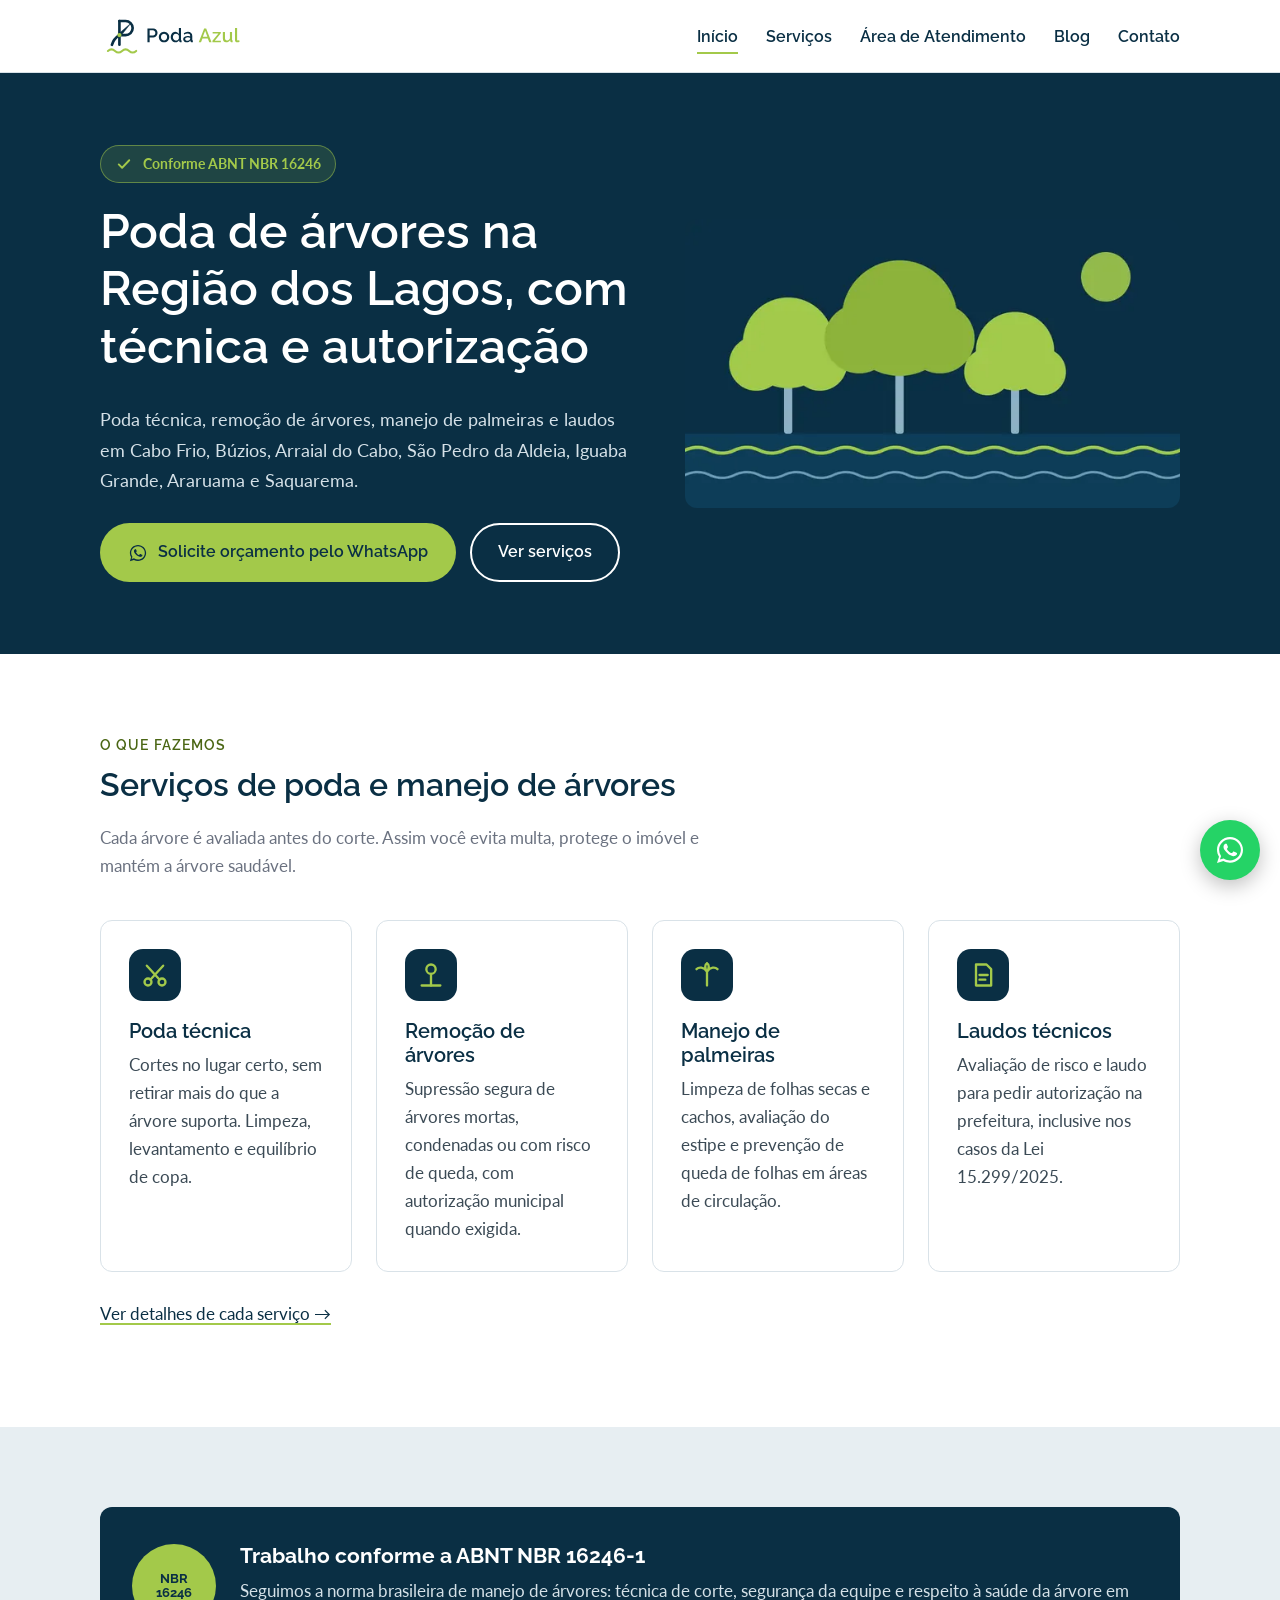
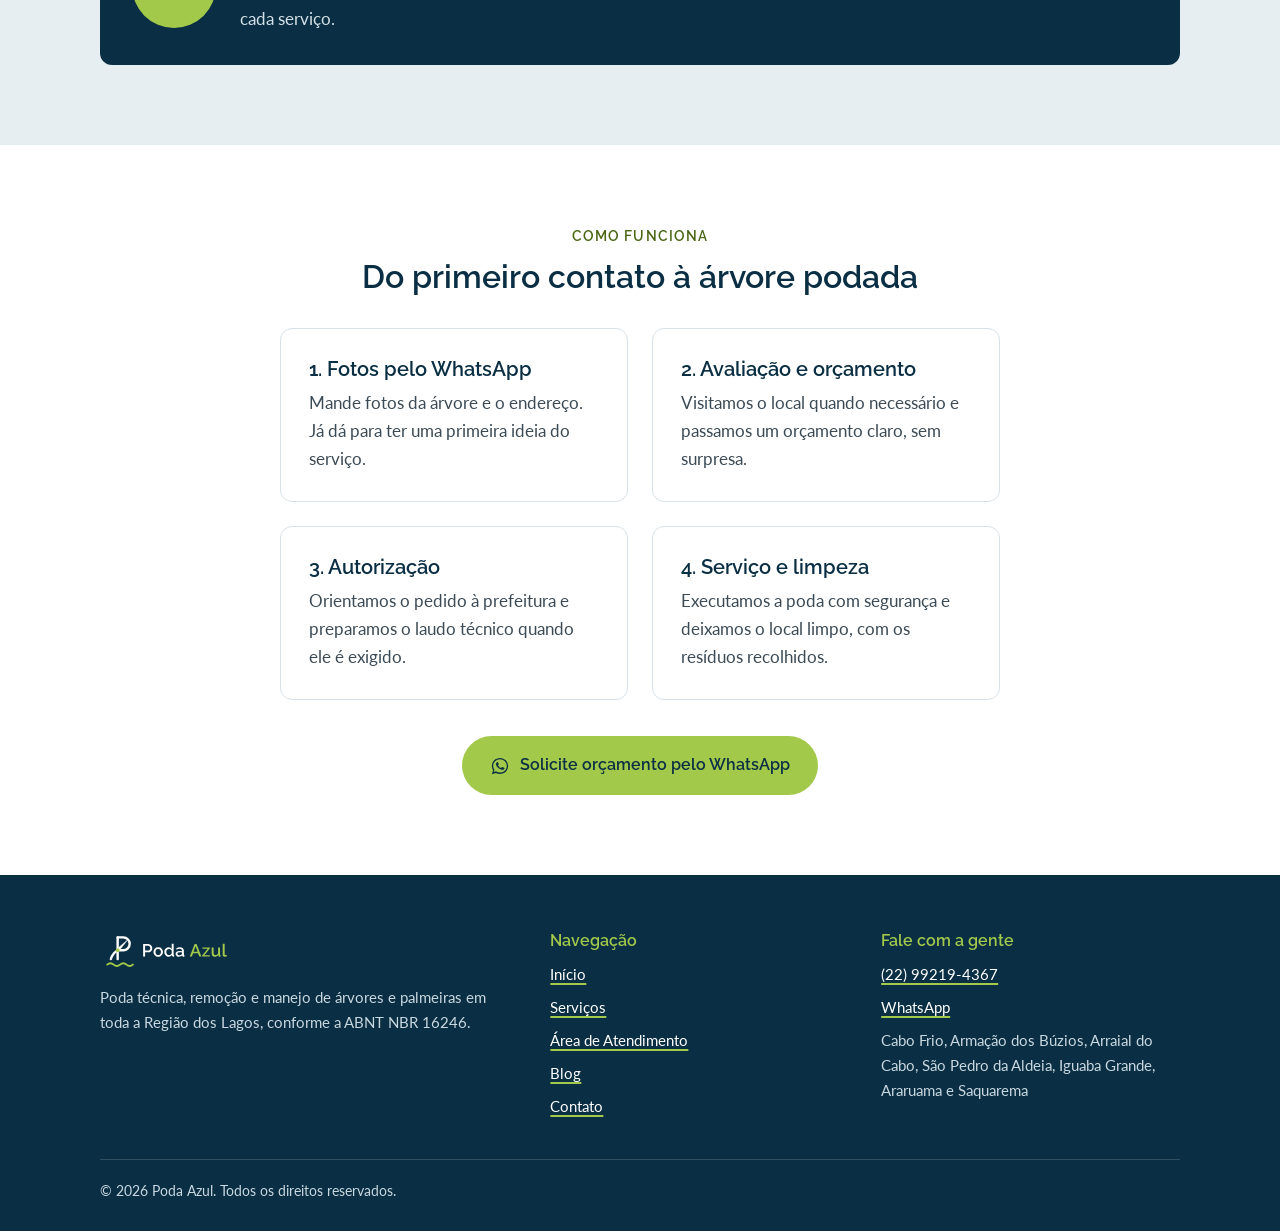
==== index.html @ 46a7e74d "Site Poda Azul: 4 páginas institucionais e blog com 6 artigos Co-Authored-By: Claude Opus 5.5 <norep" ====
<!doctype html>
<html lang="pt-BR">
<head>
<meta charset="utf-8">
<meta name="viewport" content="width=device-width, initial-scale=1">
<title>Poda de árvores na Região dos Lagos | Poda Azul — poda técnica em Cabo Frio e Búzios</title>
<meta name="description" content="Poda de árvores na Região dos Lagos: poda técnica em Cabo Frio, manejo de árvores em Búzios, remoção, palmeiras e laudos conforme a NBR 16246. Orçamento pelo WhatsApp.">
<link rel="canonical" href="https://www.podaazul.com.br/">
<meta name="theme-color" content="#0A2F44">
<meta property="og:type" content="website">
<meta property="og:locale" content="pt_BR">
<meta property="og:site_name" content="Poda Azul">
<meta property="og:title" content="Poda de árvores na Região dos Lagos | Poda Azul — poda técnica em Cabo Frio e Búzios">
<meta property="og:description" content="Poda de árvores na Região dos Lagos: poda técnica em Cabo Frio, manejo de árvores em Búzios, remoção, palmeiras e laudos conforme a NBR 16246. Orçamento pelo WhatsApp.">
<meta property="og:url" content="https://www.podaazul.com.br/">
<meta property="og:image" content="https://www.podaazul.com.br/assets/img/hero.webp">
<link rel="icon" href="assets/img/favicon.svg" type="image/svg+xml">
<link rel="apple-touch-icon" href="assets/img/apple-touch-icon.png">
<link rel="preconnect" href="https://fonts.googleapis.com">
<link rel="preconnect" href="https://fonts.gstatic.com" crossorigin>
<link rel="stylesheet" href="https://fonts.googleapis.com/css2?family=Lato:wght@400;700&family=Raleway:wght@600;700&display=swap" media="print" onload="this.media='all'">
<noscript><link rel="stylesheet" href="https://fonts.googleapis.com/css2?family=Lato:wght@400;700&family=Raleway:wght@600;700&display=swap"></noscript>
<link rel="stylesheet" href="assets/css/style.css">
<script src="assets/js/main.js" defer></script>
</head>
<body>
<a class="pular" href="#conteudo">Pular para o conteúdo</a>
<header class="topo">
  <div class="container">
    <a class="marca" href="index.html" aria-label="Poda Azul — página inicial"><img src="assets/img/logo.svg" alt="Poda Azul" width="143" height="44"></a>
    <button class="menu-botao" aria-label="Abrir menu" aria-expanded="false" aria-controls="menu"><span></span><span></span><span></span></button>
    <nav aria-label="Principal"><ul class="menu" id="menu"><li><a href="index.html" aria-current="page">Início</a></li><li><a href="servicos.html">Serviços</a></li><li><a href="atendimento.html">Área de Atendimento</a></li><li><a href="blog.html">Blog</a></li><li><a href="contato.html">Contato</a></li></ul></nav>
  </div>
</header>
<main id="conteudo">

<section class="hero">
  <div class="container">
    <div>
      <span class="selo"><svg viewBox="0 0 24 24" aria-hidden="true"><path fill="none" stroke="currentColor" stroke-width="2.5" stroke-linecap="round" stroke-linejoin="round" d="M5 12.5l4.5 4.5L19 7"/></svg> Conforme ABNT NBR 16246</span>
      <h1>Poda de árvores na Região dos Lagos, com técnica e autorização</h1>
      <p>Poda técnica, remoção de árvores, manejo de palmeiras e laudos em Cabo Frio, Búzios, Arraial do Cabo, São Pedro da Aldeia, Iguaba Grande, Araruama e Saquarema.</p>
      <div class="acoes"><a class="botao botao-verde" href="https://wa.me/5522992194367?text=Ol%C3%A1%2C%20gostaria%20de%20um%20or%C3%A7amento%20para%20poda%20de%20%C3%A1rvores" target="_blank" rel="noopener"><svg viewBox="0 0 32 32" aria-hidden="true"><path fill="currentColor" d="M16 3C8.8 3 3 8.7 3 15.8c0 2.5.7 4.9 2 7L3 29l6.4-2c2 1.1 4.3 1.7 6.6 1.7 7.2 0 13-5.7 13-12.8S23.2 3 16 3zm0 23.4c-2.1 0-4.1-.6-5.9-1.7l-.4-.3-3.8 1.2 1.2-3.7-.3-.4a10.4 10.4 0 0 1-1.7-5.7C5.1 10 10 5.2 16 5.2S26.9 10 26.9 15.8 22 26.4 16 26.4zm6-7.8c-.3-.2-1.9-1-2.2-1.1-.3-.1-.5-.2-.7.2-.2.3-.8 1-1 1.2-.2.2-.4.2-.7.1-.3-.2-1.4-.5-2.6-1.6-1-.9-1.6-1.9-1.8-2.2-.2-.3 0-.5.1-.7l.5-.6c.2-.2.2-.3.3-.6.1-.2 0-.4 0-.6l-1-2.4c-.3-.6-.5-.5-.7-.5h-.6c-.2 0-.6.1-.9.4-.3.3-1.2 1.1-1.2 2.7s1.2 3.2 1.4 3.4c.2.2 2.4 3.6 5.7 5 .8.3 1.4.5 1.9.7.8.3 1.5.2 2.1.1.6-.1 1.9-.8 2.2-1.5.3-.7.3-1.4.2-1.5-.1-.2-.3-.3-.6-.4z"/></svg> Solicite orçamento pelo WhatsApp</a><a class="botao botao-contorno" href="servicos.html">Ver serviços</a></div>
    </div>
    <img src="assets/img/hero.webp" srcset="assets/img/hero-600.webp 600w, assets/img/hero.webp 1200w" sizes="(max-width: 820px) 100vw, 520px" width="1200" height="700" alt="Ilustração de árvores podadas à beira-mar" fetchpriority="high">
  </div>
</section>
<section class="secao">
  <div class="container">
    <div class="secao-cabeca"><span class="rotulo">O que fazemos</span><h2 style="margin-top:0">Serviços de poda e manejo de árvores</h2>
    <p>Cada árvore é avaliada antes do corte. Assim você evita multa, protege o imóvel e mantém a árvore saudável.</p></div>
    <div class="grade"><article class="cartao"><div class="icone"><svg viewBox="0 0 24 24" aria-hidden="true"><g fill="none" stroke="#A3C94A" stroke-width="2" stroke-linecap="round"><circle cx="6" cy="18" r="3"/><circle cx="18" cy="18" r="3"/><path d="M8 16L19 4M16 16L5 4"/></g></svg></div><h3>Poda técnica</h3><p>Cortes no lugar certo, sem retirar mais do que a árvore suporta. Limpeza, levantamento e equilíbrio de copa.</p></article><article class="cartao"><div class="icone"><svg viewBox="0 0 24 24" aria-hidden="true"><g fill="none" stroke="#A3C94A" stroke-width="2" stroke-linecap="round"><path d="M12 21V11"/><circle cx="12" cy="7" r="4"/><path d="M4 21h16"/></g></svg></div><h3>Remoção de árvores</h3><p>Supressão segura de árvores mortas, condenadas ou com risco de queda, com autorização municipal quando exigida.</p></article><article class="cartao"><div class="icone"><svg viewBox="0 0 24 24" aria-hidden="true"><g fill="none" stroke="#A3C94A" stroke-width="2" stroke-linecap="round"><path d="M12 21V9"/><path d="M12 9C9 5 5 5 3 7M12 9c3-4 7-4 9-2M12 9c-2-3-2-6 0-7M12 9c2-3 2-6 0-7"/></g></svg></div><h3>Manejo de palmeiras</h3><p>Limpeza de folhas secas e cachos, avaliação do estipe e prevenção de queda de folhas em áreas de circulação.</p></article><article class="cartao"><div class="icone"><svg viewBox="0 0 24 24" aria-hidden="true"><g fill="none" stroke="#A3C94A" stroke-width="2" stroke-linecap="round" stroke-linejoin="round"><path d="M6 3h9l4 4v14H6z"/><path d="M9 12h7M9 16h5"/></g></svg></div><h3>Laudos técnicos</h3><p>Avaliação de risco e laudo para pedir autorização na prefeitura, inclusive nos casos da Lei 15.299/2025.</p></article></div>
    <p style="margin-top:28px"><a href="servicos.html">Ver detalhes de cada serviço →</a></p>
  </div>
</section>
<section class="secao secao-nevoa">
  <div class="container"><div class="faixa-nbr">
  <div class="medalha">NBR<br>16246</div>
  <div><strong>Trabalho conforme a ABNT NBR 16246-1</strong>
  <p>Seguimos a norma brasileira de manejo de árvores: técnica de corte, segurança da equipe e respeito à saúde da árvore em cada serviço.</p></div>
</div></div>
</section>
<section class="secao">
  <div class="container estreito" style="text-align:center">
    <span class="rotulo">Como funciona</span>
    <h2 style="margin-top:0">Do primeiro contato à árvore podada</h2>
    <div class="grade" style="text-align:left;margin-top:32px">
      <div class="cartao"><h3>1. Fotos pelo WhatsApp</h3><p>Mande fotos da árvore e o endereço. Já dá para ter uma primeira ideia do serviço.</p></div>
      <div class="cartao"><h3>2. Avaliação e orçamento</h3><p>Visitamos o local quando necessário e passamos um orçamento claro, sem surpresa.</p></div>
      <div class="cartao"><h3>3. Autorização</h3><p>Orientamos o pedido à prefeitura e preparamos o laudo técnico quando ele é exigido.</p></div>
      <div class="cartao"><h3>4. Serviço e limpeza</h3><p>Executamos a poda com segurança e deixamos o local limpo, com os resíduos recolhidos.</p></div>
    </div>
    <div style="margin-top:36px"><a class="botao botao-verde" href="https://wa.me/5522992194367?text=Ol%C3%A1%2C%20gostaria%20de%20um%20or%C3%A7amento%20para%20poda%20de%20%C3%A1rvores" target="_blank" rel="noopener"><svg viewBox="0 0 32 32" aria-hidden="true"><path fill="currentColor" d="M16 3C8.8 3 3 8.7 3 15.8c0 2.5.7 4.9 2 7L3 29l6.4-2c2 1.1 4.3 1.7 6.6 1.7 7.2 0 13-5.7 13-12.8S23.2 3 16 3zm0 23.4c-2.1 0-4.1-.6-5.9-1.7l-.4-.3-3.8 1.2 1.2-3.7-.3-.4a10.4 10.4 0 0 1-1.7-5.7C5.1 10 10 5.2 16 5.2S26.9 10 26.9 15.8 22 26.4 16 26.4zm6-7.8c-.3-.2-1.9-1-2.2-1.1-.3-.1-.5-.2-.7.2-.2.3-.8 1-1 1.2-.2.2-.4.2-.7.1-.3-.2-1.4-.5-2.6-1.6-1-.9-1.6-1.9-1.8-2.2-.2-.3 0-.5.1-.7l.5-.6c.2-.2.2-.3.3-.6.1-.2 0-.4 0-.6l-1-2.4c-.3-.6-.5-.5-.7-.5h-.6c-.2 0-.6.1-.9.4-.3.3-1.2 1.1-1.2 2.7s1.2 3.2 1.4 3.4c.2.2 2.4 3.6 5.7 5 .8.3 1.4.5 1.9.7.8.3 1.5.2 2.1.1.6-.1 1.9-.8 2.2-1.5.3-.7.3-1.4.2-1.5-.1-.2-.3-.3-.6-.4z"/></svg> Solicite orçamento pelo WhatsApp</a></div>
  </div>
</section>
</main>
<footer class="rodape">
  <div class="container">
    <div class="rodape-grade">
      <div>
        <img src="assets/img/logo-negativo.svg" alt="Poda Azul" width="130" height="40" loading="lazy">
        <p>Poda técnica, remoção e manejo de árvores e palmeiras em toda a Região dos Lagos, conforme a ABNT NBR 16246.</p>
      </div>
      <div>
        <h2>Navegação</h2>
        <ul><li><a href="index.html">Início</a></li><li><a href="servicos.html">Serviços</a></li><li><a href="atendimento.html">Área de Atendimento</a></li><li><a href="blog.html">Blog</a></li><li><a href="contato.html">Contato</a></li></ul>
      </div>
      <div>
        <h2>Fale com a gente</h2>
        <ul>
          <li><a href="tel:+5522992194367">(22) 99219-4367</a></li>
          <li><a href="https://wa.me/5522992194367?text=Ol%C3%A1%2C%20gostaria%20de%20um%20or%C3%A7amento%20para%20poda%20de%20%C3%A1rvores" target="_blank" rel="noopener">WhatsApp</a></li>
          <li>Cabo Frio, Armação dos Búzios, Arraial do Cabo, São Pedro da Aldeia, Iguaba Grande, Araruama e Saquarema</li>
        </ul>
      </div>
    </div>
    <div class="rodape-base">© <span id="ano">2026</span> Poda Azul. Todos os direitos reservados.</div>
  </div>
  <script type="application/ld+json">{"@context": "https://schema.org", "@type": "LocalBusiness", "@id": "https://www.podaazul.com.br/#empresa", "name": "Poda Azul", "description": "Poda técnica, remoção e manejo de árvores e palmeiras na Região dos Lagos (RJ), conforme a ABNT NBR 16246.", "url": "https://www.podaazul.com.br/", "telephone": "+55-22-99219-4367", "image": "https://www.podaazul.com.br/assets/img/logo.svg", "logo": "https://www.podaazul.com.br/assets/img/logo.svg", "priceRange": "R$ 150 – R$ 1.500", "areaServed": [{"@type": "City", "name": "Cabo Frio", "containedInPlace": {"@type": "State", "name": "Rio de Janeiro"}}, {"@type": "City", "name": "Armação dos Búzios", "containedInPlace": {"@type": "State", "name": "Rio de Janeiro"}}, {"@type": "City", "name": "Arraial do Cabo", "containedInPlace": {"@type": "State", "name": "Rio de Janeiro"}}, {"@type": "City", "name": "São Pedro da Aldeia", "containedInPlace": {"@type": "State", "name": "Rio de Janeiro"}}, {"@type": "City", "name": "Iguaba Grande", "containedInPlace": {"@type": "State", "name": "Rio de Janeiro"}}, {"@type": "City", "name": "Araruama", "containedInPlace": {"@type": "State", "name": "Rio de Janeiro"}}, {"@type": "City", "name": "Saquarema", "containedInPlace": {"@type": "State", "name": "Rio de Janeiro"}}], "address": {"@type": "PostalAddress", "addressRegion": "RJ", "addressCountry": "BR"}, "contactPoint": {"@type": "ContactPoint", "telephone": "+55-22-99219-4367", "contactType": "customer service", "availableLanguage": "Portuguese"}}</script>
</footer>
<a class="whats-flutuante" href="https://wa.me/5522992194367?text=Ol%C3%A1%2C%20gostaria%20de%20um%20or%C3%A7amento%20para%20poda%20de%20%C3%A1rvores" target="_blank" rel="noopener" aria-label="Falar com a Poda Azul pelo WhatsApp" style="color:#fff"><svg viewBox="0 0 32 32" aria-hidden="true"><path fill="currentColor" d="M16 3C8.8 3 3 8.7 3 15.8c0 2.5.7 4.9 2 7L3 29l6.4-2c2 1.1 4.3 1.7 6.6 1.7 7.2 0 13-5.7 13-12.8S23.2 3 16 3zm0 23.4c-2.1 0-4.1-.6-5.9-1.7l-.4-.3-3.8 1.2 1.2-3.7-.3-.4a10.4 10.4 0 0 1-1.7-5.7C5.1 10 10 5.2 16 5.2S26.9 10 26.9 15.8 22 26.4 16 26.4zm6-7.8c-.3-.2-1.9-1-2.2-1.1-.3-.1-.5-.2-.7.2-.2.3-.8 1-1 1.2-.2.2-.4.2-.7.1-.3-.2-1.4-.5-2.6-1.6-1-.9-1.6-1.9-1.8-2.2-.2-.3 0-.5.1-.7l.5-.6c.2-.2.2-.3.3-.6.1-.2 0-.4 0-.6l-1-2.4c-.3-.6-.5-.5-.7-.5h-.6c-.2 0-.6.1-.9.4-.3.3-1.2 1.1-1.2 2.7s1.2 3.2 1.4 3.4c.2.2 2.4 3.6 5.7 5 .8.3 1.4.5 1.9.7.8.3 1.5.2 2.1.1.6-.1 1.9-.8 2.2-1.5.3-.7.3-1.4.2-1.5-.1-.2-.3-.3-.6-.4z"/></svg></a>
</body>
</html>
---- assets/css/style.css ----
/* Poda Azul — estilos do site e do blog */
:root{
  --azul:#0A2F44; --verde:#A3C94A; --verde-escuro:#4A6614; --branco:#FFFFFF;
  --cinza:#6B7280; --nevoa:#E7EEF2; --linha:#D9E2E8;
  --titulo:"Raleway",system-ui,-apple-system,"Segoe UI",sans-serif;
  --corpo:"Lato",system-ui,-apple-system,"Segoe UI",sans-serif;
  --raio:12px; --max:1120px;
}
*,*::before,*::after{box-sizing:border-box}
html{scroll-behavior:smooth}
body{margin:0;font-family:var(--corpo);font-size:17px;line-height:1.65;color:var(--azul);background:var(--branco);-webkit-font-smoothing:antialiased}
img{max-width:100%;height:auto;display:block}
a{color:var(--azul);text-decoration-color:var(--verde);text-decoration-thickness:2px;text-underline-offset:3px}
a:hover{color:var(--verde-escuro)}
h1,h2,h3{font-family:var(--titulo);font-weight:600;line-height:1.2;margin:0 0 .6em}
h1{font-size:clamp(2rem,4.5vw,3rem)}
h2{font-size:clamp(1.5rem,3vw,2rem);margin-top:1.8em}
h3{font-size:1.25rem}
p{margin:0 0 1.1em}
.container{width:100%;max-width:var(--max);margin:0 auto;padding:0 20px}
.estreito{max-width:760px}
.pular{position:absolute;left:-999px;top:0;background:var(--verde);color:var(--azul);padding:8px 14px;z-index:100}
.pular:focus{left:12px;top:12px}
:focus-visible{outline:3px solid var(--verde);outline-offset:2px}

/* Cabeçalho */
.topo{position:sticky;top:0;z-index:50;background:rgba(255,255,255,.96);backdrop-filter:blur(6px);border-bottom:1px solid var(--linha)}
.topo .container{display:flex;align-items:center;justify-content:space-between;height:72px}
.marca img{height:44px;width:auto}
.menu{display:flex;gap:28px;list-style:none;margin:0;padding:0}
.menu a{font-family:var(--titulo);font-weight:600;font-size:.98rem;text-decoration:none;padding:6px 0;border-bottom:2px solid transparent}
.menu a:hover,.menu a[aria-current="page"]{border-bottom-color:var(--verde);color:var(--azul)}
.menu-botao{display:none;background:none;border:0;padding:10px;cursor:pointer}
.menu-botao span{display:block;width:24px;height:2px;background:var(--azul);margin:5px 0;transition:.2s}
@media (max-width:820px){
  .menu-botao{display:block}
  .menu{position:absolute;top:72px;left:0;right:0;flex-direction:column;gap:0;background:var(--branco);border-bottom:1px solid var(--linha);display:none}
  .menu.aberto{display:flex}
  .menu a{display:block;padding:14px 20px;border-bottom:1px solid var(--linha)}
}

/* Botões */
.botao{display:inline-flex;align-items:center;gap:10px;font-family:var(--titulo);font-weight:600;font-size:1rem;text-decoration:none;padding:14px 26px;border-radius:999px;border:2px solid transparent;cursor:pointer;transition:transform .15s,background .15s}
.botao:hover{transform:translateY(-1px)}
.botao-verde{background:var(--verde);color:var(--azul)}
.botao-verde:hover{background:#B4D65F;color:var(--azul)}
.botao-azul{background:var(--azul);color:var(--branco)}
.botao-azul:hover{background:#123F5A;color:var(--branco)}
.botao-contorno{border-color:currentColor;color:inherit;background:transparent}
.botao svg{width:20px;height:20px;flex:none}

/* Hero */
.hero{background:var(--azul);color:var(--branco);overflow:hidden}
.hero .container{display:grid;grid-template-columns:1.1fr 1fr;gap:40px;align-items:center;padding-top:72px;padding-bottom:72px}
.hero h1{color:var(--branco)}
.hero p{font-size:1.15rem;color:#D5E1E8;max-width:34em}
.hero .acoes{display:flex;flex-wrap:wrap;gap:14px;margin-top:28px}
.hero img{border-radius:var(--raio)}
.selo{display:inline-flex;align-items:center;gap:10px;background:rgba(163,201,74,.14);border:1px solid rgba(163,201,74,.5);color:var(--verde);border-radius:999px;padding:6px 14px;font-size:.9rem;font-weight:700;margin-bottom:20px}
.selo svg{width:18px;height:18px}
@media (max-width:820px){.hero .container{grid-template-columns:1fr;padding-top:48px;padding-bottom:48px}}

/* Seções */
.secao{padding:80px 0}
.secao-nevoa{background:var(--nevoa)}
.secao-cabeca{max-width:640px;margin-bottom:40px}
.secao-cabeca p{color:var(--cinza)}
.rotulo{font-family:var(--titulo);font-weight:600;font-size:.85rem;letter-spacing:.08em;text-transform:uppercase;color:var(--verde-escuro);margin-bottom:10px;display:block}
.grade{display:grid;gap:24px;grid-template-columns:repeat(auto-fill,minmax(250px,1fr))}
.cartao{background:var(--branco);border:1px solid var(--linha);border-radius:var(--raio);padding:28px;display:flex;flex-direction:column}
.cartao h3{margin-bottom:.4em}
.cartao p{color:#3B4A55;margin-bottom:0}
.icone{width:52px;height:52px;border-radius:14px;background:var(--azul);display:grid;place-items:center;margin-bottom:18px}
.icone svg{width:28px;height:28px}

/* Faixa NBR */
.faixa-nbr{display:flex;gap:24px;align-items:center;background:var(--azul);color:var(--branco);border-radius:var(--raio);padding:32px}
.faixa-nbr strong{font-family:var(--titulo);font-size:1.3rem;display:block;margin-bottom:4px}
.faixa-nbr p{margin:0;color:#D5E1E8}
.faixa-nbr .medalha{flex:none;width:84px;height:84px;border-radius:50%;background:var(--verde);display:grid;place-items:center;font-family:var(--titulo);font-weight:700;color:var(--azul);text-align:center;font-size:.8rem;line-height:1.1}
@media (max-width:600px){.faixa-nbr{flex-direction:column;align-items:flex-start}}

/* Serviços detalhados */
.servico{display:grid;grid-template-columns:72px 1fr;gap:24px;padding:40px 0;border-bottom:1px solid var(--linha)}
.servico:last-child{border-bottom:0}
.servico h2{margin-top:0}
.servico ul{padding-left:1.2em;margin:0 0 1em}
.servico li{margin-bottom:.4em}
@media (max-width:600px){.servico{grid-template-columns:1fr}}

/* Cidades */
.cidades{display:grid;grid-template-columns:repeat(auto-fill,minmax(300px,1fr));gap:24px}
.cidade h2{font-size:1.35rem;margin-top:0}

/* Contato */
.contato-grade{display:grid;grid-template-columns:1fr 1fr;gap:48px}
@media (max-width:820px){.contato-grade{grid-template-columns:1fr}}
.form label{display:block;font-weight:700;margin:0 0 6px}
.form input,.form select,.form textarea{width:100%;font:inherit;color:var(--azul);padding:12px 14px;border:1.5px solid #B8C6D0;border-radius:8px;background:var(--branco);margin-bottom:18px}
.form input:focus,.form select:focus,.form textarea:focus{border-color:var(--azul);outline:3px solid rgba(163,201,74,.5)}
.form textarea{min-height:120px;resize:vertical}
.dados-contato{list-style:none;padding:0;margin:0 0 24px}
.dados-contato li{padding:14px 0;border-bottom:1px solid var(--linha)}
.dados-contato strong{display:block;font-family:var(--titulo)}
.nota{font-size:.92rem;color:var(--cinza)}

/* Blog — índice */
.blog-topo{background:var(--nevoa);padding:64px 0 48px}
.blog-topo p{color:#3B4A55;max-width:40em;font-size:1.1rem}
.cards{display:grid;gap:28px;grid-template-columns:repeat(auto-fill,minmax(310px,1fr))}
.card{background:var(--branco);border:1px solid var(--linha);border-radius:var(--raio);overflow:hidden;display:flex;flex-direction:column;transition:transform .15s,box-shadow .15s}
.card:hover{transform:translateY(-3px);box-shadow:0 10px 30px rgba(10,47,68,.10)}
.card img{aspect-ratio:1200/630;object-fit:cover;width:100%}
.card-corpo{padding:22px 24px 26px;display:flex;flex-direction:column;flex:1}
.card-meta{font-size:.85rem;color:var(--cinza);margin-bottom:8px}
.card h2{font-size:1.2rem;margin:0 0 10px}
.card h2 a{text-decoration:none}
.card h2 a::after{content:"";position:absolute;inset:0}
.card{position:relative}
.card p{color:#3B4A55;margin:0 0 16px;display:-webkit-box;-webkit-line-clamp:2;-webkit-box-orient:vertical;overflow:hidden}
.card .ler{margin-top:auto;font-family:var(--titulo);font-weight:600;color:var(--verde-escuro)}

/* Blog — artigo */
.artigo-topo{padding-top:48px;padding-bottom:24px}
.migalhas{font-size:.9rem;color:var(--cinza);margin-bottom:20px}
.migalhas a{color:var(--cinza)}
.artigo-meta{display:flex;flex-wrap:wrap;gap:8px 20px;color:var(--cinza);font-size:.95rem;margin-bottom:28px}
.artigo-capa{border-radius:var(--raio);margin-bottom:40px}
.artigo{font-size:1.08rem}
.artigo h2{font-size:1.6rem}
.artigo ul,.artigo ol{padding-left:1.3em;margin:0 0 1.2em}
.artigo li{margin-bottom:.5em}
.artigo blockquote{margin:1.5em 0;padding:18px 22px;background:var(--nevoa);border-radius:var(--raio);font-size:1rem}
.artigo .destaque{background:#F3F8E6;border:1px solid #D7E8AE;border-radius:var(--raio);padding:20px 22px;margin:1.6em 0}
.artigo .destaque p:last-child{margin:0}
.artigo table{width:100%;border-collapse:collapse;margin:1.2em 0 1.6em;font-size:1rem}
.artigo th,.artigo td{text-align:left;padding:12px;border-bottom:1px solid var(--linha);vertical-align:top}
.artigo th{font-family:var(--titulo);background:var(--nevoa)}
.box-poda{background:var(--azul);color:var(--branco);border-radius:var(--raio);padding:32px;margin:48px 0 32px}
.box-poda h2{color:var(--verde);margin-top:0;font-size:1.4rem}
.box-poda ul{margin:0;padding-left:1.2em}
.box-poda li{margin-bottom:.5em;color:#E3ECF1}
.cta-final{text-align:center;border:2px solid var(--verde);border-radius:var(--raio);padding:40px 24px;margin-bottom:64px}
.cta-final h2{margin-top:0}
.cta-final .acoes{display:flex;flex-wrap:wrap;justify-content:center;gap:14px;margin-top:20px}
.aviso-juridico{font-size:.9rem;color:var(--cinza);border-top:1px solid var(--linha);padding-top:16px;margin-top:32px}
.relacionados{padding:56px 0 72px;background:var(--nevoa)}

/* Rodapé */
.rodape{background:var(--azul);color:#C9D7E0;padding:56px 0 28px;font-size:.95rem}
.rodape a{color:var(--branco)}
.rodape-grade{display:grid;grid-template-columns:1.4fr 1fr 1fr;gap:32px;margin-bottom:32px}
.rodape h2{font-size:1rem;color:var(--verde);margin:0 0 12px}
.rodape ul{list-style:none;margin:0;padding:0}
.rodape li{margin-bottom:8px}
.rodape img{height:40px;width:auto;margin-bottom:14px}
.rodape-base{border-top:1px solid rgba(255,255,255,.15);padding-top:20px;font-size:.85rem}
@media (max-width:820px){.rodape-grade{grid-template-columns:1fr}}

/* WhatsApp flutuante */
.whats-flutuante{position:fixed;right:20px;bottom:20px;z-index:60;width:60px;height:60px;border-radius:50%;background:#25D366;display:grid;place-items:center;box-shadow:0 6px 20px rgba(0,0,0,.25);transition:transform .15s}
.whats-flutuante:hover{transform:scale(1.06)}
.whats-flutuante svg{width:32px;height:32px}
@media (prefers-reduced-motion:reduce){*{transition:none!important;scroll-behavior:auto!important}}
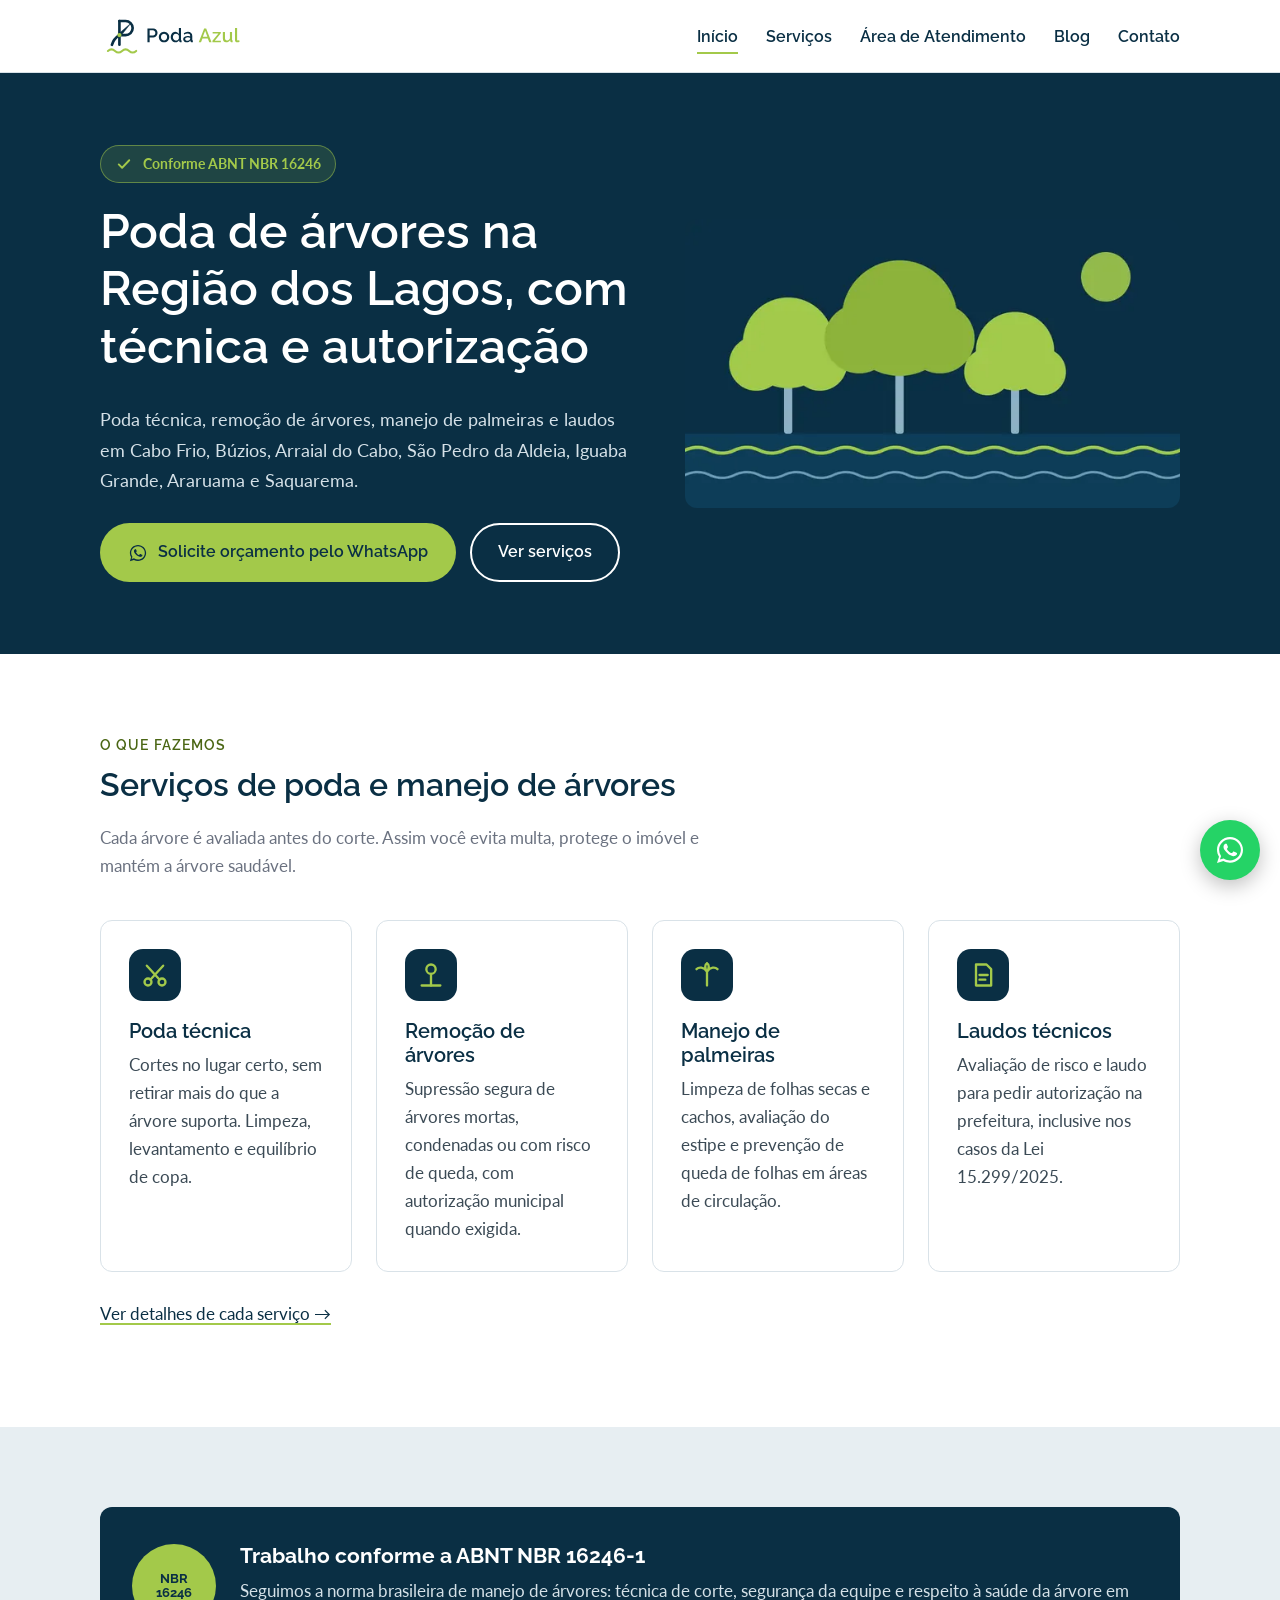
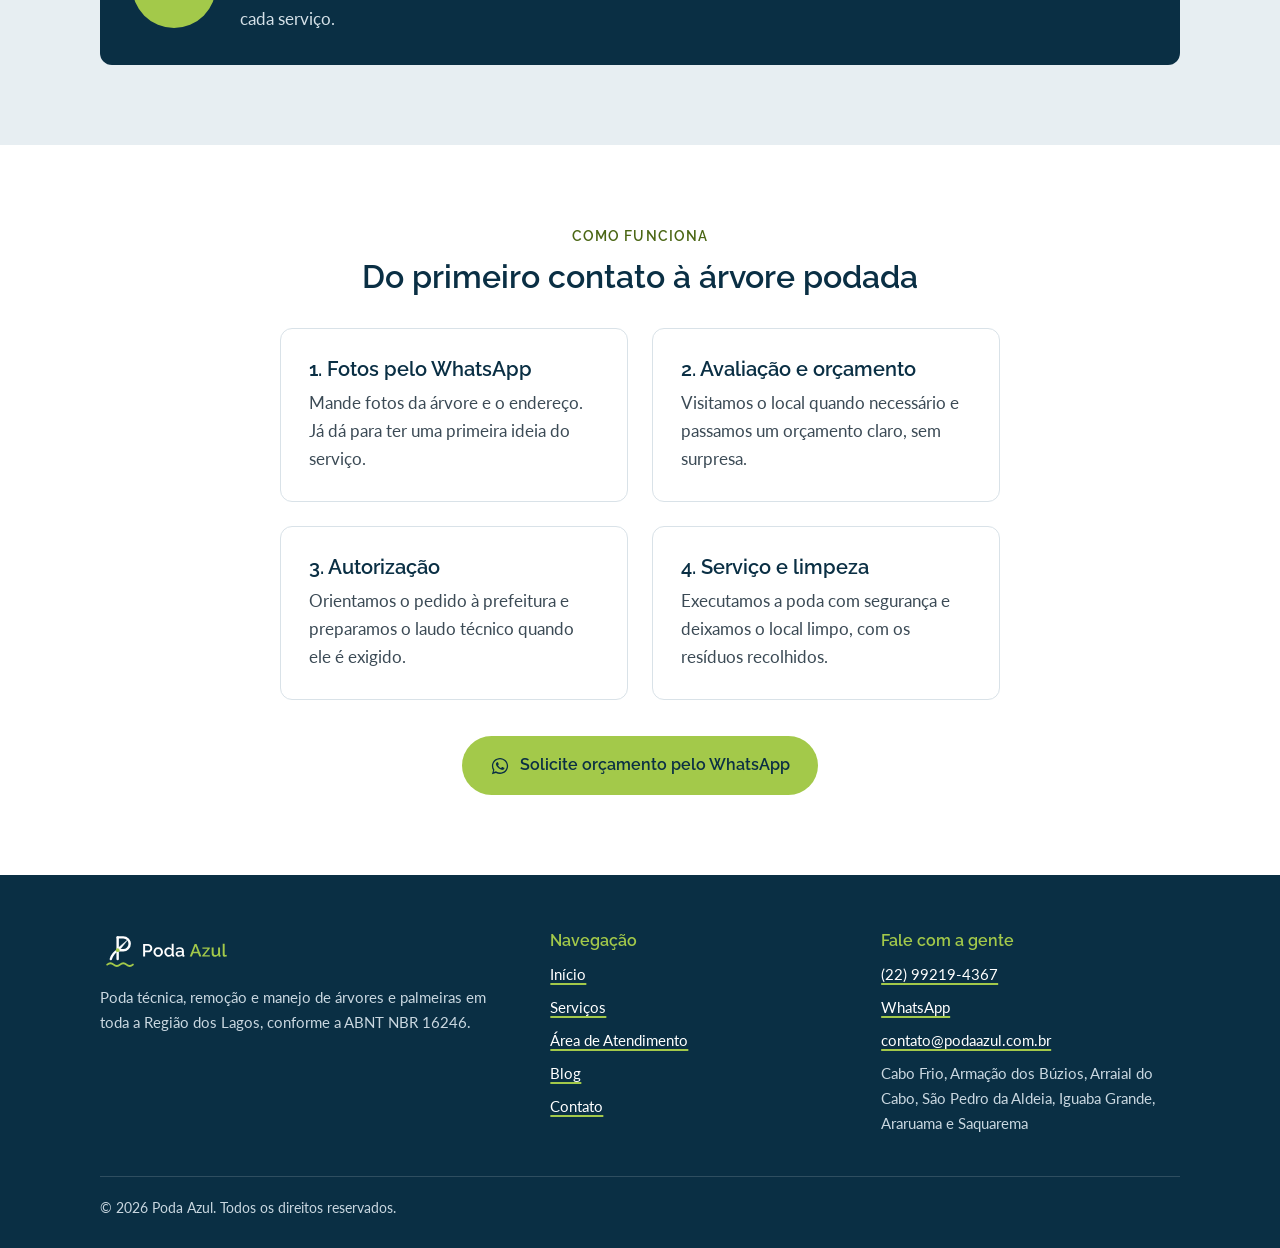
==== commit fccdd7a2: "Inclui e-mail contato@podaazul.com.br no contato, rodapé e dados estruturados Co-Authored-By: Claude" ====
--- a/index.html
+++ b/index.html
@@ -90,13 +90,14 @@
         <ul>
           <li><a href="tel:+5522992194367">(22) 99219-4367</a></li>
           <li><a href="https://wa.me/5522992194367?text=Ol%C3%A1%2C%20gostaria%20de%20um%20or%C3%A7amento%20para%20poda%20de%20%C3%A1rvores" target="_blank" rel="noopener">WhatsApp</a></li>
+          <li><a href="mailto:contato@podaazul.com.br">contato@podaazul.com.br</a></li>
           <li>Cabo Frio, Armação dos Búzios, Arraial do Cabo, São Pedro da Aldeia, Iguaba Grande, Araruama e Saquarema</li>
         </ul>
       </div>
     </div>
     <div class="rodape-base">© <span id="ano">2026</span> Poda Azul. Todos os direitos reservados.</div>
   </div>
-  <script type="application/ld+json">{"@context": "https://schema.org", "@type": "LocalBusiness", "@id": "https://www.podaazul.com.br/#empresa", "name": "Poda Azul", "description": "Poda técnica, remoção e manejo de árvores e palmeiras na Região dos Lagos (RJ), conforme a ABNT NBR 16246.", "url": "https://www.podaazul.com.br/", "telephone": "+55-22-99219-4367", "image": "https://www.podaazul.com.br/assets/img/logo.svg", "logo": "https://www.podaazul.com.br/assets/img/logo.svg", "priceRange": "R$ 150 – R$ 1.500", "areaServed": [{"@type": "City", "name": "Cabo Frio", "containedInPlace": {"@type": "State", "name": "Rio de Janeiro"}}, {"@type": "City", "name": "Armação dos Búzios", "containedInPlace": {"@type": "State", "name": "Rio de Janeiro"}}, {"@type": "City", "name": "Arraial do Cabo", "containedInPlace": {"@type": "State", "name": "Rio de Janeiro"}}, {"@type": "City", "name": "São Pedro da Aldeia", "containedInPlace": {"@type": "State", "name": "Rio de Janeiro"}}, {"@type": "City", "name": "Iguaba Grande", "containedInPlace": {"@type": "State", "name": "Rio de Janeiro"}}, {"@type": "City", "name": "Araruama", "containedInPlace": {"@type": "State", "name": "Rio de Janeiro"}}, {"@type": "City", "name": "Saquarema", "containedInPlace": {"@type": "State", "name": "Rio de Janeiro"}}], "address": {"@type": "PostalAddress", "addressRegion": "RJ", "addressCountry": "BR"}, "contactPoint": {"@type": "ContactPoint", "telephone": "+55-22-99219-4367", "contactType": "customer service", "availableLanguage": "Portuguese"}}</script>
+  <script type="application/ld+json">{"@context": "https://schema.org", "@type": "LocalBusiness", "@id": "https://www.podaazul.com.br/#empresa", "name": "Poda Azul", "description": "Poda técnica, remoção e manejo de árvores e palmeiras na Região dos Lagos (RJ), conforme a ABNT NBR 16246.", "url": "https://www.podaazul.com.br/", "telephone": "+55-22-99219-4367", "email": "contato@podaazul.com.br", "image": "https://www.podaazul.com.br/assets/img/logo.svg", "logo": "https://www.podaazul.com.br/assets/img/logo.svg", "priceRange": "R$ 150 – R$ 1.500", "areaServed": [{"@type": "City", "name": "Cabo Frio", "containedInPlace": {"@type": "State", "name": "Rio de Janeiro"}}, {"@type": "City", "name": "Armação dos Búzios", "containedInPlace": {"@type": "State", "name": "Rio de Janeiro"}}, {"@type": "City", "name": "Arraial do Cabo", "containedInPlace": {"@type": "State", "name": "Rio de Janeiro"}}, {"@type": "City", "name": "São Pedro da Aldeia", "containedInPlace": {"@type": "State", "name": "Rio de Janeiro"}}, {"@type": "City", "name": "Iguaba Grande", "containedInPlace": {"@type": "State", "name": "Rio de Janeiro"}}, {"@type": "City", "name": "Araruama", "containedInPlace": {"@type": "State", "name": "Rio de Janeiro"}}, {"@type": "City", "name": "Saquarema", "containedInPlace": {"@type": "State", "name": "Rio de Janeiro"}}], "address": {"@type": "PostalAddress", "addressRegion": "RJ", "addressCountry": "BR"}, "contactPoint": {"@type": "ContactPoint", "telephone": "+55-22-99219-4367", "email": "contato@podaazul.com.br", "contactType": "customer service", "availableLanguage": "Portuguese"}}</script>
 </footer>
 <a class="whats-flutuante" href="https://wa.me/5522992194367?text=Ol%C3%A1%2C%20gostaria%20de%20um%20or%C3%A7amento%20para%20poda%20de%20%C3%A1rvores" target="_blank" rel="noopener" aria-label="Falar com a Poda Azul pelo WhatsApp" style="color:#fff"><svg viewBox="0 0 32 32" aria-hidden="true"><path fill="currentColor" d="M16 3C8.8 3 3 8.7 3 15.8c0 2.5.7 4.9 2 7L3 29l6.4-2c2 1.1 4.3 1.7 6.6 1.7 7.2 0 13-5.7 13-12.8S23.2 3 16 3zm0 23.4c-2.1 0-4.1-.6-5.9-1.7l-.4-.3-3.8 1.2 1.2-3.7-.3-.4a10.4 10.4 0 0 1-1.7-5.7C5.1 10 10 5.2 16 5.2S26.9 10 26.9 15.8 22 26.4 16 26.4zm6-7.8c-.3-.2-1.9-1-2.2-1.1-.3-.1-.5-.2-.7.2-.2.3-.8 1-1 1.2-.2.2-.4.2-.7.1-.3-.2-1.4-.5-2.6-1.6-1-.9-1.6-1.9-1.8-2.2-.2-.3 0-.5.1-.7l.5-.6c.2-.2.2-.3.3-.6.1-.2 0-.4 0-.6l-1-2.4c-.3-.6-.5-.5-.7-.5h-.6c-.2 0-.6.1-.9.4-.3.3-1.2 1.1-1.2 2.7s1.2 3.2 1.4 3.4c.2.2 2.4 3.6 5.7 5 .8.3 1.4.5 1.9.7.8.3 1.5.2 2.1.1.6-.1 1.9-.8 2.2-1.5.3-.7.3-1.4.2-1.5-.1-.2-.3-.3-.6-.4z"/></svg></a>
 </body>
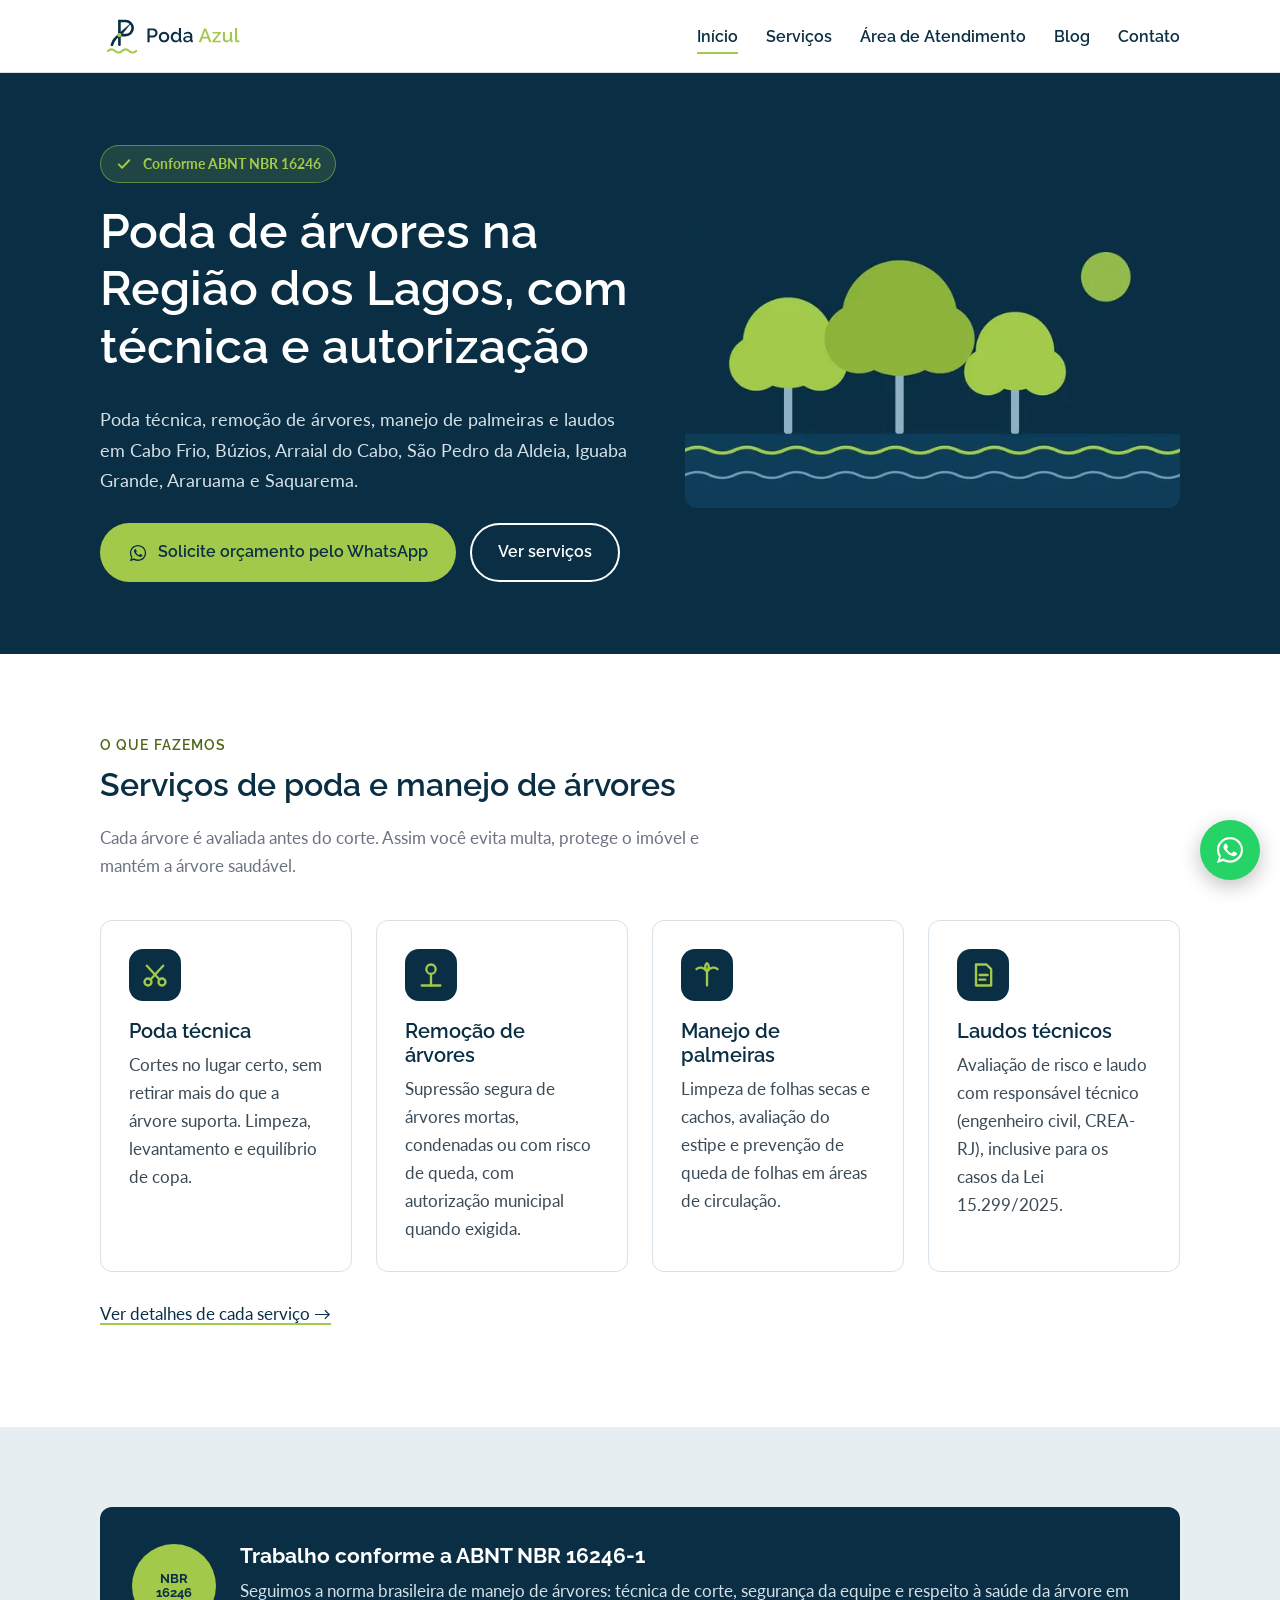
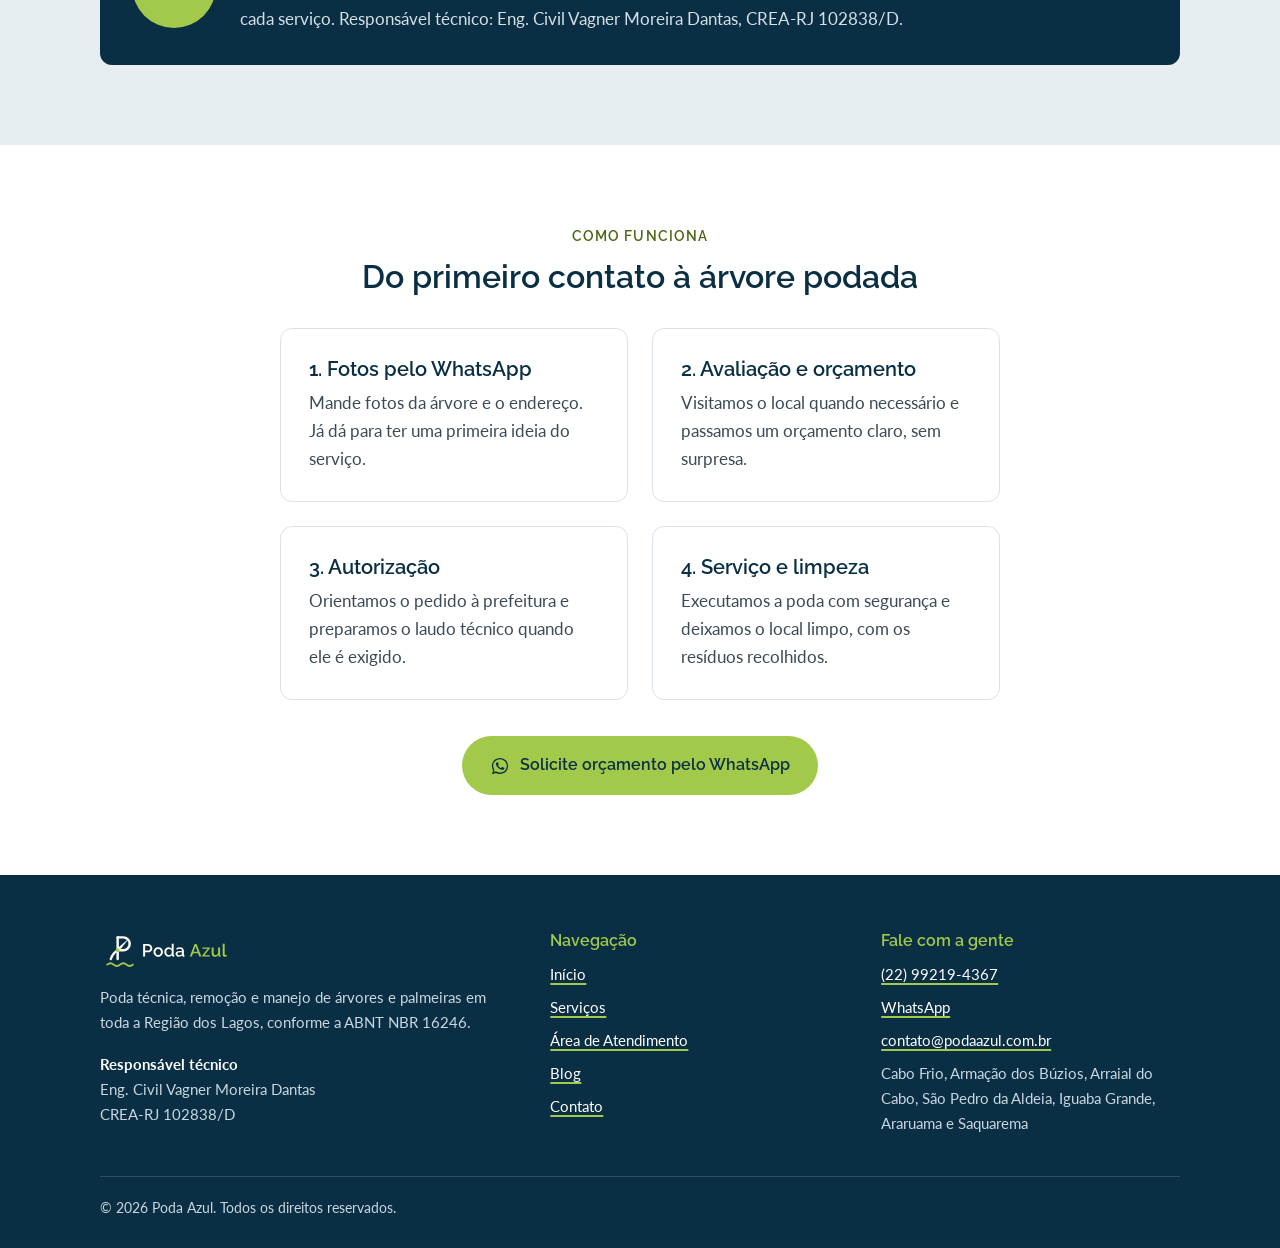
==== commit a5f9d14a: "Inclui responsável técnico (Eng. Civil, CREA-RJ 102838/D) Co-Authored-By: Claude Opus 5.5 <noreply@a" ====
--- a/index.html
+++ b/index.html
@@ -49,7 +49,7 @@
   <div class="container">
     <div class="secao-cabeca"><span class="rotulo">O que fazemos</span><h2 style="margin-top:0">Serviços de poda e manejo de árvores</h2>
     <p>Cada árvore é avaliada antes do corte. Assim você evita multa, protege o imóvel e mantém a árvore saudável.</p></div>
-    <div class="grade"><article class="cartao"><div class="icone"><svg viewBox="0 0 24 24" aria-hidden="true"><g fill="none" stroke="#A3C94A" stroke-width="2" stroke-linecap="round"><circle cx="6" cy="18" r="3"/><circle cx="18" cy="18" r="3"/><path d="M8 16L19 4M16 16L5 4"/></g></svg></div><h3>Poda técnica</h3><p>Cortes no lugar certo, sem retirar mais do que a árvore suporta. Limpeza, levantamento e equilíbrio de copa.</p></article><article class="cartao"><div class="icone"><svg viewBox="0 0 24 24" aria-hidden="true"><g fill="none" stroke="#A3C94A" stroke-width="2" stroke-linecap="round"><path d="M12 21V11"/><circle cx="12" cy="7" r="4"/><path d="M4 21h16"/></g></svg></div><h3>Remoção de árvores</h3><p>Supressão segura de árvores mortas, condenadas ou com risco de queda, com autorização municipal quando exigida.</p></article><article class="cartao"><div class="icone"><svg viewBox="0 0 24 24" aria-hidden="true"><g fill="none" stroke="#A3C94A" stroke-width="2" stroke-linecap="round"><path d="M12 21V9"/><path d="M12 9C9 5 5 5 3 7M12 9c3-4 7-4 9-2M12 9c-2-3-2-6 0-7M12 9c2-3 2-6 0-7"/></g></svg></div><h3>Manejo de palmeiras</h3><p>Limpeza de folhas secas e cachos, avaliação do estipe e prevenção de queda de folhas em áreas de circulação.</p></article><article class="cartao"><div class="icone"><svg viewBox="0 0 24 24" aria-hidden="true"><g fill="none" stroke="#A3C94A" stroke-width="2" stroke-linecap="round" stroke-linejoin="round"><path d="M6 3h9l4 4v14H6z"/><path d="M9 12h7M9 16h5"/></g></svg></div><h3>Laudos técnicos</h3><p>Avaliação de risco e laudo para pedir autorização na prefeitura, inclusive nos casos da Lei 15.299/2025.</p></article></div>
+    <div class="grade"><article class="cartao"><div class="icone"><svg viewBox="0 0 24 24" aria-hidden="true"><g fill="none" stroke="#A3C94A" stroke-width="2" stroke-linecap="round"><circle cx="6" cy="18" r="3"/><circle cx="18" cy="18" r="3"/><path d="M8 16L19 4M16 16L5 4"/></g></svg></div><h3>Poda técnica</h3><p>Cortes no lugar certo, sem retirar mais do que a árvore suporta. Limpeza, levantamento e equilíbrio de copa.</p></article><article class="cartao"><div class="icone"><svg viewBox="0 0 24 24" aria-hidden="true"><g fill="none" stroke="#A3C94A" stroke-width="2" stroke-linecap="round"><path d="M12 21V11"/><circle cx="12" cy="7" r="4"/><path d="M4 21h16"/></g></svg></div><h3>Remoção de árvores</h3><p>Supressão segura de árvores mortas, condenadas ou com risco de queda, com autorização municipal quando exigida.</p></article><article class="cartao"><div class="icone"><svg viewBox="0 0 24 24" aria-hidden="true"><g fill="none" stroke="#A3C94A" stroke-width="2" stroke-linecap="round"><path d="M12 21V9"/><path d="M12 9C9 5 5 5 3 7M12 9c3-4 7-4 9-2M12 9c-2-3-2-6 0-7M12 9c2-3 2-6 0-7"/></g></svg></div><h3>Manejo de palmeiras</h3><p>Limpeza de folhas secas e cachos, avaliação do estipe e prevenção de queda de folhas em áreas de circulação.</p></article><article class="cartao"><div class="icone"><svg viewBox="0 0 24 24" aria-hidden="true"><g fill="none" stroke="#A3C94A" stroke-width="2" stroke-linecap="round" stroke-linejoin="round"><path d="M6 3h9l4 4v14H6z"/><path d="M9 12h7M9 16h5"/></g></svg></div><h3>Laudos técnicos</h3><p>Avaliação de risco e laudo com responsável técnico (engenheiro civil, CREA-RJ), inclusive para os casos da Lei 15.299/2025.</p></article></div>
     <p style="margin-top:28px"><a href="servicos.html">Ver detalhes de cada serviço →</a></p>
   </div>
 </section>
@@ -57,7 +57,7 @@
   <div class="container"><div class="faixa-nbr">
   <div class="medalha">NBR<br>16246</div>
   <div><strong>Trabalho conforme a ABNT NBR 16246-1</strong>
-  <p>Seguimos a norma brasileira de manejo de árvores: técnica de corte, segurança da equipe e respeito à saúde da árvore em cada serviço.</p></div>
+  <p>Seguimos a norma brasileira de manejo de árvores: técnica de corte, segurança da equipe e respeito à saúde da árvore em cada serviço. Responsável técnico: Eng. Civil Vagner Moreira Dantas, CREA-RJ 102838/D.</p></div>
 </div></div>
 </section>
 <section class="secao">
@@ -80,6 +80,7 @@
       <div>
         <img src="assets/img/logo-negativo.svg" alt="Poda Azul" width="130" height="40" loading="lazy">
         <p>Poda técnica, remoção e manejo de árvores e palmeiras em toda a Região dos Lagos, conforme a ABNT NBR 16246.</p>
+        <p><strong style="color:#fff">Responsável técnico</strong><br>Eng. Civil Vagner Moreira Dantas<br>CREA-RJ 102838/D</p>
       </div>
       <div>
         <h2>Navegação</h2>
@@ -97,7 +98,7 @@
     </div>
     <div class="rodape-base">© <span id="ano">2026</span> Poda Azul. Todos os direitos reservados.</div>
   </div>
-  <script type="application/ld+json">{"@context": "https://schema.org", "@type": "LocalBusiness", "@id": "https://www.podaazul.com.br/#empresa", "name": "Poda Azul", "description": "Poda técnica, remoção e manejo de árvores e palmeiras na Região dos Lagos (RJ), conforme a ABNT NBR 16246.", "url": "https://www.podaazul.com.br/", "telephone": "+55-22-99219-4367", "email": "contato@podaazul.com.br", "image": "https://www.podaazul.com.br/assets/img/logo.svg", "logo": "https://www.podaazul.com.br/assets/img/logo.svg", "priceRange": "R$ 150 – R$ 1.500", "areaServed": [{"@type": "City", "name": "Cabo Frio", "containedInPlace": {"@type": "State", "name": "Rio de Janeiro"}}, {"@type": "City", "name": "Armação dos Búzios", "containedInPlace": {"@type": "State", "name": "Rio de Janeiro"}}, {"@type": "City", "name": "Arraial do Cabo", "containedInPlace": {"@type": "State", "name": "Rio de Janeiro"}}, {"@type": "City", "name": "São Pedro da Aldeia", "containedInPlace": {"@type": "State", "name": "Rio de Janeiro"}}, {"@type": "City", "name": "Iguaba Grande", "containedInPlace": {"@type": "State", "name": "Rio de Janeiro"}}, {"@type": "City", "name": "Araruama", "containedInPlace": {"@type": "State", "name": "Rio de Janeiro"}}, {"@type": "City", "name": "Saquarema", "containedInPlace": {"@type": "State", "name": "Rio de Janeiro"}}], "address": {"@type": "PostalAddress", "addressRegion": "RJ", "addressCountry": "BR"}, "contactPoint": {"@type": "ContactPoint", "telephone": "+55-22-99219-4367", "email": "contato@podaazul.com.br", "contactType": "customer service", "availableLanguage": "Portuguese"}}</script>
+  <script type="application/ld+json">{"@context": "https://schema.org", "@type": "LocalBusiness", "@id": "https://www.podaazul.com.br/#empresa", "name": "Poda Azul", "description": "Poda técnica, remoção e manejo de árvores e palmeiras na Região dos Lagos (RJ), conforme a ABNT NBR 16246.", "url": "https://www.podaazul.com.br/", "telephone": "+55-22-99219-4367", "email": "contato@podaazul.com.br", "image": "https://www.podaazul.com.br/assets/img/logo.svg", "logo": "https://www.podaazul.com.br/assets/img/logo.svg", "priceRange": "R$ 150 – R$ 1.500", "areaServed": [{"@type": "City", "name": "Cabo Frio", "containedInPlace": {"@type": "State", "name": "Rio de Janeiro"}}, {"@type": "City", "name": "Armação dos Búzios", "containedInPlace": {"@type": "State", "name": "Rio de Janeiro"}}, {"@type": "City", "name": "Arraial do Cabo", "containedInPlace": {"@type": "State", "name": "Rio de Janeiro"}}, {"@type": "City", "name": "São Pedro da Aldeia", "containedInPlace": {"@type": "State", "name": "Rio de Janeiro"}}, {"@type": "City", "name": "Iguaba Grande", "containedInPlace": {"@type": "State", "name": "Rio de Janeiro"}}, {"@type": "City", "name": "Araruama", "containedInPlace": {"@type": "State", "name": "Rio de Janeiro"}}, {"@type": "City", "name": "Saquarema", "containedInPlace": {"@type": "State", "name": "Rio de Janeiro"}}], "address": {"@type": "PostalAddress", "addressRegion": "RJ", "addressCountry": "BR"}, "employee": {"@type": "Person", "name": "Vagner Moreira Dantas", "jobTitle": "Engenheiro Civil — Responsável Técnico", "hasCredential": {"@type": "EducationalOccupationalCredential", "credentialCategory": "Registro profissional", "name": "CREA-RJ 102838/D", "recognizedBy": {"@type": "Organization", "name": "CREA-RJ"}}}, "contactPoint": {"@type": "ContactPoint", "telephone": "+55-22-99219-4367", "email": "contato@podaazul.com.br", "contactType": "customer service", "availableLanguage": "Portuguese"}}</script>
 </footer>
 <a class="whats-flutuante" href="https://wa.me/5522992194367?text=Ol%C3%A1%2C%20gostaria%20de%20um%20or%C3%A7amento%20para%20poda%20de%20%C3%A1rvores" target="_blank" rel="noopener" aria-label="Falar com a Poda Azul pelo WhatsApp" style="color:#fff"><svg viewBox="0 0 32 32" aria-hidden="true"><path fill="currentColor" d="M16 3C8.8 3 3 8.7 3 15.8c0 2.5.7 4.9 2 7L3 29l6.4-2c2 1.1 4.3 1.7 6.6 1.7 7.2 0 13-5.7 13-12.8S23.2 3 16 3zm0 23.4c-2.1 0-4.1-.6-5.9-1.7l-.4-.3-3.8 1.2 1.2-3.7-.3-.4a10.4 10.4 0 0 1-1.7-5.7C5.1 10 10 5.2 16 5.2S26.9 10 26.9 15.8 22 26.4 16 26.4zm6-7.8c-.3-.2-1.9-1-2.2-1.1-.3-.1-.5-.2-.7.2-.2.3-.8 1-1 1.2-.2.2-.4.2-.7.1-.3-.2-1.4-.5-2.6-1.6-1-.9-1.6-1.9-1.8-2.2-.2-.3 0-.5.1-.7l.5-.6c.2-.2.2-.3.3-.6.1-.2 0-.4 0-.6l-1-2.4c-.3-.6-.5-.5-.7-.5h-.6c-.2 0-.6.1-.9.4-.3.3-1.2 1.1-1.2 2.7s1.2 3.2 1.4 3.4c.2.2 2.4 3.6 5.7 5 .8.3 1.4.5 1.9.7.8.3 1.5.2 2.1.1.6-.1 1.9-.8 2.2-1.5.3-.7.3-1.4.2-1.5-.1-.2-.3-.3-.6-.4z"/></svg></a>
 </body>
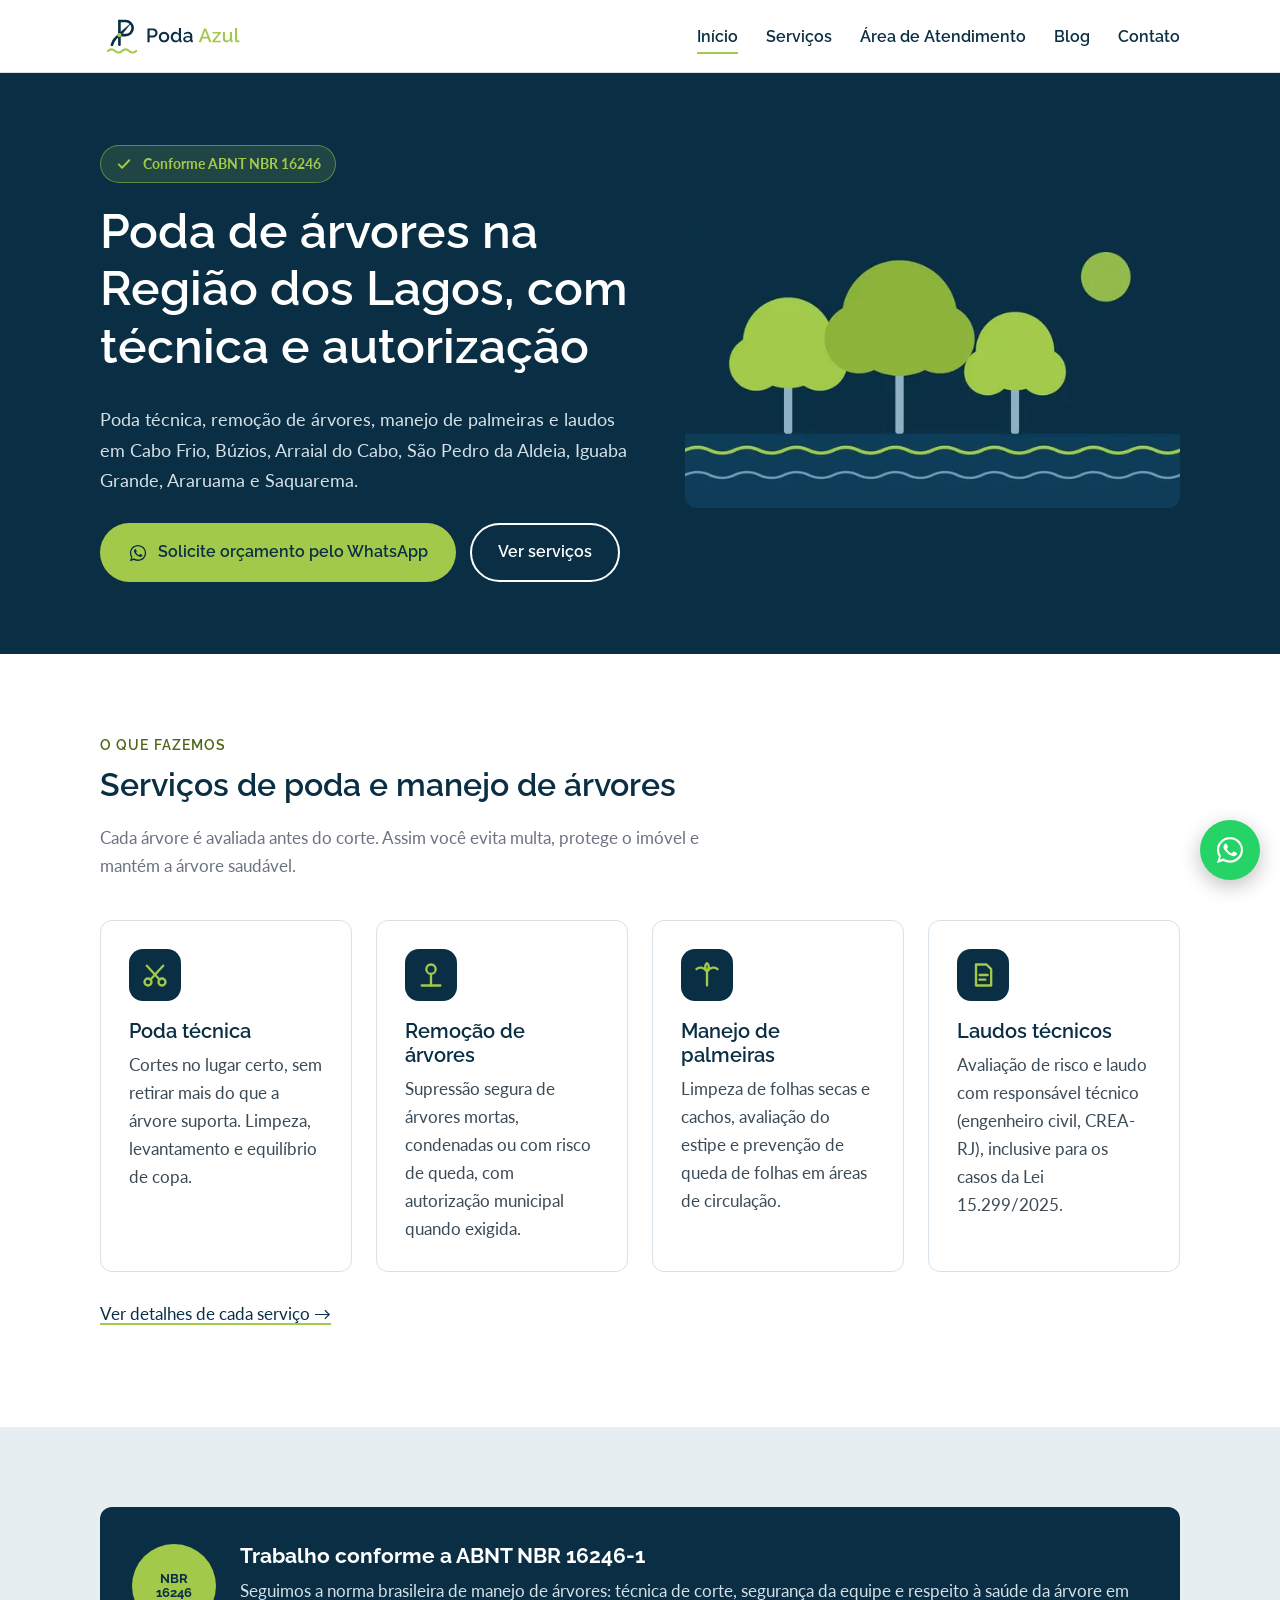
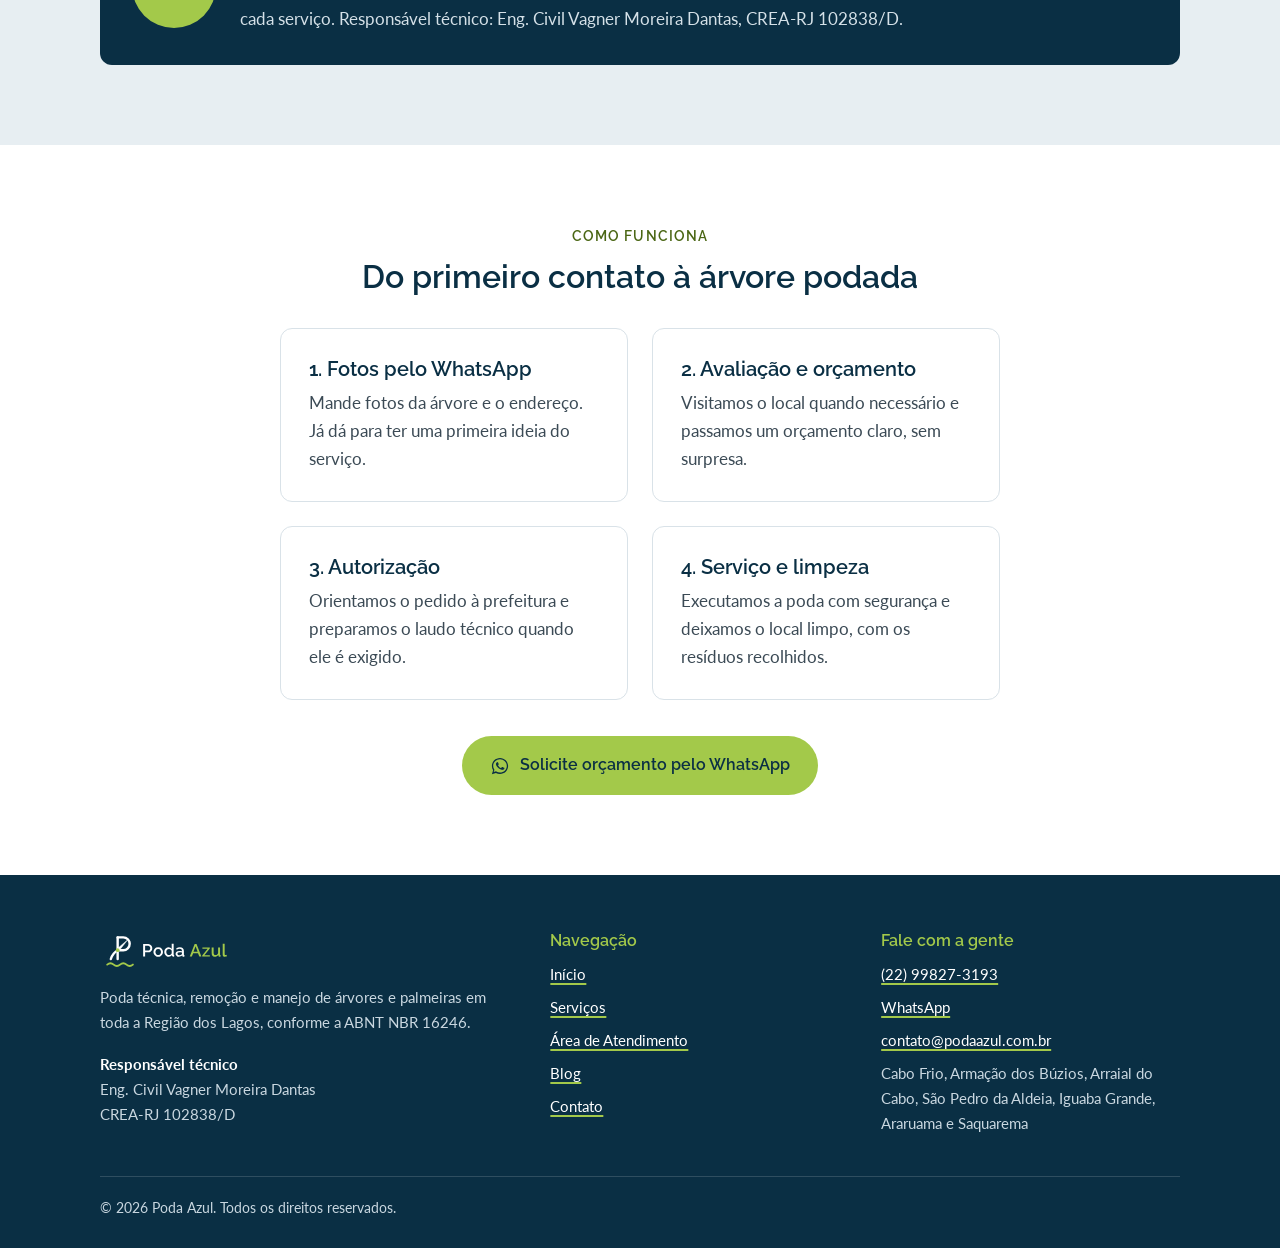
==== commit b789b364: "Troca telefone/WhatsApp para (22) 99827-3193 Co-Authored-By: Claude Opus 5.5 <noreply@anthropic.com>" ====
--- a/index.html
+++ b/index.html
@@ -40,7 +40,7 @@
       <span class="selo"><svg viewBox="0 0 24 24" aria-hidden="true"><path fill="none" stroke="currentColor" stroke-width="2.5" stroke-linecap="round" stroke-linejoin="round" d="M5 12.5l4.5 4.5L19 7"/></svg> Conforme ABNT NBR 16246</span>
       <h1>Poda de árvores na Região dos Lagos, com técnica e autorização</h1>
       <p>Poda técnica, remoção de árvores, manejo de palmeiras e laudos em Cabo Frio, Búzios, Arraial do Cabo, São Pedro da Aldeia, Iguaba Grande, Araruama e Saquarema.</p>
-      <div class="acoes"><a class="botao botao-verde" href="https://wa.me/5522992194367?text=Ol%C3%A1%2C%20gostaria%20de%20um%20or%C3%A7amento%20para%20poda%20de%20%C3%A1rvores" target="_blank" rel="noopener"><svg viewBox="0 0 32 32" aria-hidden="true"><path fill="currentColor" d="M16 3C8.8 3 3 8.7 3 15.8c0 2.5.7 4.9 2 7L3 29l6.4-2c2 1.1 4.3 1.7 6.6 1.7 7.2 0 13-5.7 13-12.8S23.2 3 16 3zm0 23.4c-2.1 0-4.1-.6-5.9-1.7l-.4-.3-3.8 1.2 1.2-3.7-.3-.4a10.4 10.4 0 0 1-1.7-5.7C5.1 10 10 5.2 16 5.2S26.9 10 26.9 15.8 22 26.4 16 26.4zm6-7.8c-.3-.2-1.9-1-2.2-1.1-.3-.1-.5-.2-.7.2-.2.3-.8 1-1 1.2-.2.2-.4.2-.7.1-.3-.2-1.4-.5-2.6-1.6-1-.9-1.6-1.9-1.8-2.2-.2-.3 0-.5.1-.7l.5-.6c.2-.2.2-.3.3-.6.1-.2 0-.4 0-.6l-1-2.4c-.3-.6-.5-.5-.7-.5h-.6c-.2 0-.6.1-.9.4-.3.3-1.2 1.1-1.2 2.7s1.2 3.2 1.4 3.4c.2.2 2.4 3.6 5.7 5 .8.3 1.4.5 1.9.7.8.3 1.5.2 2.1.1.6-.1 1.9-.8 2.2-1.5.3-.7.3-1.4.2-1.5-.1-.2-.3-.3-.6-.4z"/></svg> Solicite orçamento pelo WhatsApp</a><a class="botao botao-contorno" href="servicos.html">Ver serviços</a></div>
+      <div class="acoes"><a class="botao botao-verde" href="https://wa.me/5522998273193?text=Ol%C3%A1%2C%20gostaria%20de%20um%20or%C3%A7amento%20para%20poda%20de%20%C3%A1rvores" target="_blank" rel="noopener"><svg viewBox="0 0 32 32" aria-hidden="true"><path fill="currentColor" d="M16 3C8.8 3 3 8.7 3 15.8c0 2.5.7 4.9 2 7L3 29l6.4-2c2 1.1 4.3 1.7 6.6 1.7 7.2 0 13-5.7 13-12.8S23.2 3 16 3zm0 23.4c-2.1 0-4.1-.6-5.9-1.7l-.4-.3-3.8 1.2 1.2-3.7-.3-.4a10.4 10.4 0 0 1-1.7-5.7C5.1 10 10 5.2 16 5.2S26.9 10 26.9 15.8 22 26.4 16 26.4zm6-7.8c-.3-.2-1.9-1-2.2-1.1-.3-.1-.5-.2-.7.2-.2.3-.8 1-1 1.2-.2.2-.4.2-.7.1-.3-.2-1.4-.5-2.6-1.6-1-.9-1.6-1.9-1.8-2.2-.2-.3 0-.5.1-.7l.5-.6c.2-.2.2-.3.3-.6.1-.2 0-.4 0-.6l-1-2.4c-.3-.6-.5-.5-.7-.5h-.6c-.2 0-.6.1-.9.4-.3.3-1.2 1.1-1.2 2.7s1.2 3.2 1.4 3.4c.2.2 2.4 3.6 5.7 5 .8.3 1.4.5 1.9.7.8.3 1.5.2 2.1.1.6-.1 1.9-.8 2.2-1.5.3-.7.3-1.4.2-1.5-.1-.2-.3-.3-.6-.4z"/></svg> Solicite orçamento pelo WhatsApp</a><a class="botao botao-contorno" href="servicos.html">Ver serviços</a></div>
     </div>
     <img src="assets/img/hero.webp" srcset="assets/img/hero-600.webp 600w, assets/img/hero.webp 1200w" sizes="(max-width: 820px) 100vw, 520px" width="1200" height="700" alt="Ilustração de árvores podadas à beira-mar" fetchpriority="high">
   </div>
@@ -70,7 +70,7 @@
       <div class="cartao"><h3>3. Autorização</h3><p>Orientamos o pedido à prefeitura e preparamos o laudo técnico quando ele é exigido.</p></div>
       <div class="cartao"><h3>4. Serviço e limpeza</h3><p>Executamos a poda com segurança e deixamos o local limpo, com os resíduos recolhidos.</p></div>
     </div>
-    <div style="margin-top:36px"><a class="botao botao-verde" href="https://wa.me/5522992194367?text=Ol%C3%A1%2C%20gostaria%20de%20um%20or%C3%A7amento%20para%20poda%20de%20%C3%A1rvores" target="_blank" rel="noopener"><svg viewBox="0 0 32 32" aria-hidden="true"><path fill="currentColor" d="M16 3C8.8 3 3 8.7 3 15.8c0 2.5.7 4.9 2 7L3 29l6.4-2c2 1.1 4.3 1.7 6.6 1.7 7.2 0 13-5.7 13-12.8S23.2 3 16 3zm0 23.4c-2.1 0-4.1-.6-5.9-1.7l-.4-.3-3.8 1.2 1.2-3.7-.3-.4a10.4 10.4 0 0 1-1.7-5.7C5.1 10 10 5.2 16 5.2S26.9 10 26.9 15.8 22 26.4 16 26.4zm6-7.8c-.3-.2-1.9-1-2.2-1.1-.3-.1-.5-.2-.7.2-.2.3-.8 1-1 1.2-.2.2-.4.2-.7.1-.3-.2-1.4-.5-2.6-1.6-1-.9-1.6-1.9-1.8-2.2-.2-.3 0-.5.1-.7l.5-.6c.2-.2.2-.3.3-.6.1-.2 0-.4 0-.6l-1-2.4c-.3-.6-.5-.5-.7-.5h-.6c-.2 0-.6.1-.9.4-.3.3-1.2 1.1-1.2 2.7s1.2 3.2 1.4 3.4c.2.2 2.4 3.6 5.7 5 .8.3 1.4.5 1.9.7.8.3 1.5.2 2.1.1.6-.1 1.9-.8 2.2-1.5.3-.7.3-1.4.2-1.5-.1-.2-.3-.3-.6-.4z"/></svg> Solicite orçamento pelo WhatsApp</a></div>
+    <div style="margin-top:36px"><a class="botao botao-verde" href="https://wa.me/5522998273193?text=Ol%C3%A1%2C%20gostaria%20de%20um%20or%C3%A7amento%20para%20poda%20de%20%C3%A1rvores" target="_blank" rel="noopener"><svg viewBox="0 0 32 32" aria-hidden="true"><path fill="currentColor" d="M16 3C8.8 3 3 8.7 3 15.8c0 2.5.7 4.9 2 7L3 29l6.4-2c2 1.1 4.3 1.7 6.6 1.7 7.2 0 13-5.7 13-12.8S23.2 3 16 3zm0 23.4c-2.1 0-4.1-.6-5.9-1.7l-.4-.3-3.8 1.2 1.2-3.7-.3-.4a10.4 10.4 0 0 1-1.7-5.7C5.1 10 10 5.2 16 5.2S26.9 10 26.9 15.8 22 26.4 16 26.4zm6-7.8c-.3-.2-1.9-1-2.2-1.1-.3-.1-.5-.2-.7.2-.2.3-.8 1-1 1.2-.2.2-.4.2-.7.1-.3-.2-1.4-.5-2.6-1.6-1-.9-1.6-1.9-1.8-2.2-.2-.3 0-.5.1-.7l.5-.6c.2-.2.2-.3.3-.6.1-.2 0-.4 0-.6l-1-2.4c-.3-.6-.5-.5-.7-.5h-.6c-.2 0-.6.1-.9.4-.3.3-1.2 1.1-1.2 2.7s1.2 3.2 1.4 3.4c.2.2 2.4 3.6 5.7 5 .8.3 1.4.5 1.9.7.8.3 1.5.2 2.1.1.6-.1 1.9-.8 2.2-1.5.3-.7.3-1.4.2-1.5-.1-.2-.3-.3-.6-.4z"/></svg> Solicite orçamento pelo WhatsApp</a></div>
   </div>
 </section>
 </main>
@@ -89,8 +89,8 @@
       <div>
         <h2>Fale com a gente</h2>
         <ul>
-          <li><a href="tel:+5522992194367">(22) 99219-4367</a></li>
-          <li><a href="https://wa.me/5522992194367?text=Ol%C3%A1%2C%20gostaria%20de%20um%20or%C3%A7amento%20para%20poda%20de%20%C3%A1rvores" target="_blank" rel="noopener">WhatsApp</a></li>
+          <li><a href="tel:+5522998273193">(22) 99827-3193</a></li>
+          <li><a href="https://wa.me/5522998273193?text=Ol%C3%A1%2C%20gostaria%20de%20um%20or%C3%A7amento%20para%20poda%20de%20%C3%A1rvores" target="_blank" rel="noopener">WhatsApp</a></li>
           <li><a href="mailto:contato@podaazul.com.br">contato@podaazul.com.br</a></li>
           <li>Cabo Frio, Armação dos Búzios, Arraial do Cabo, São Pedro da Aldeia, Iguaba Grande, Araruama e Saquarema</li>
         </ul>
@@ -98,8 +98,8 @@
     </div>
     <div class="rodape-base">© <span id="ano">2026</span> Poda Azul. Todos os direitos reservados.</div>
   </div>
-  <script type="application/ld+json">{"@context": "https://schema.org", "@type": "LocalBusiness", "@id": "https://www.podaazul.com.br/#empresa", "name": "Poda Azul", "description": "Poda técnica, remoção e manejo de árvores e palmeiras na Região dos Lagos (RJ), conforme a ABNT NBR 16246.", "url": "https://www.podaazul.com.br/", "telephone": "+55-22-99219-4367", "email": "contato@podaazul.com.br", "image": "https://www.podaazul.com.br/assets/img/logo.svg", "logo": "https://www.podaazul.com.br/assets/img/logo.svg", "priceRange": "R$ 150 – R$ 1.500", "areaServed": [{"@type": "City", "name": "Cabo Frio", "containedInPlace": {"@type": "State", "name": "Rio de Janeiro"}}, {"@type": "City", "name": "Armação dos Búzios", "containedInPlace": {"@type": "State", "name": "Rio de Janeiro"}}, {"@type": "City", "name": "Arraial do Cabo", "containedInPlace": {"@type": "State", "name": "Rio de Janeiro"}}, {"@type": "City", "name": "São Pedro da Aldeia", "containedInPlace": {"@type": "State", "name": "Rio de Janeiro"}}, {"@type": "City", "name": "Iguaba Grande", "containedInPlace": {"@type": "State", "name": "Rio de Janeiro"}}, {"@type": "City", "name": "Araruama", "containedInPlace": {"@type": "State", "name": "Rio de Janeiro"}}, {"@type": "City", "name": "Saquarema", "containedInPlace": {"@type": "State", "name": "Rio de Janeiro"}}], "address": {"@type": "PostalAddress", "addressRegion": "RJ", "addressCountry": "BR"}, "employee": {"@type": "Person", "name": "Vagner Moreira Dantas", "jobTitle": "Engenheiro Civil — Responsável Técnico", "hasCredential": {"@type": "EducationalOccupationalCredential", "credentialCategory": "Registro profissional", "name": "CREA-RJ 102838/D", "recognizedBy": {"@type": "Organization", "name": "CREA-RJ"}}}, "contactPoint": {"@type": "ContactPoint", "telephone": "+55-22-99219-4367", "email": "contato@podaazul.com.br", "contactType": "customer service", "availableLanguage": "Portuguese"}}</script>
+  <script type="application/ld+json">{"@context": "https://schema.org", "@type": "LocalBusiness", "@id": "https://www.podaazul.com.br/#empresa", "name": "Poda Azul", "description": "Poda técnica, remoção e manejo de árvores e palmeiras na Região dos Lagos (RJ), conforme a ABNT NBR 16246.", "url": "https://www.podaazul.com.br/", "telephone": "+55-22-99827-3193", "email": "contato@podaazul.com.br", "image": "https://www.podaazul.com.br/assets/img/logo.svg", "logo": "https://www.podaazul.com.br/assets/img/logo.svg", "priceRange": "R$ 150 – R$ 1.500", "areaServed": [{"@type": "City", "name": "Cabo Frio", "containedInPlace": {"@type": "State", "name": "Rio de Janeiro"}}, {"@type": "City", "name": "Armação dos Búzios", "containedInPlace": {"@type": "State", "name": "Rio de Janeiro"}}, {"@type": "City", "name": "Arraial do Cabo", "containedInPlace": {"@type": "State", "name": "Rio de Janeiro"}}, {"@type": "City", "name": "São Pedro da Aldeia", "containedInPlace": {"@type": "State", "name": "Rio de Janeiro"}}, {"@type": "City", "name": "Iguaba Grande", "containedInPlace": {"@type": "State", "name": "Rio de Janeiro"}}, {"@type": "City", "name": "Araruama", "containedInPlace": {"@type": "State", "name": "Rio de Janeiro"}}, {"@type": "City", "name": "Saquarema", "containedInPlace": {"@type": "State", "name": "Rio de Janeiro"}}], "address": {"@type": "PostalAddress", "addressRegion": "RJ", "addressCountry": "BR"}, "employee": {"@type": "Person", "name": "Vagner Moreira Dantas", "jobTitle": "Engenheiro Civil — Responsável Técnico", "hasCredential": {"@type": "EducationalOccupationalCredential", "credentialCategory": "Registro profissional", "name": "CREA-RJ 102838/D", "recognizedBy": {"@type": "Organization", "name": "CREA-RJ"}}}, "contactPoint": {"@type": "ContactPoint", "telephone": "+55-22-99827-3193", "email": "contato@podaazul.com.br", "contactType": "customer service", "availableLanguage": "Portuguese"}}</script>
 </footer>
-<a class="whats-flutuante" href="https://wa.me/5522992194367?text=Ol%C3%A1%2C%20gostaria%20de%20um%20or%C3%A7amento%20para%20poda%20de%20%C3%A1rvores" target="_blank" rel="noopener" aria-label="Falar com a Poda Azul pelo WhatsApp" style="color:#fff"><svg viewBox="0 0 32 32" aria-hidden="true"><path fill="currentColor" d="M16 3C8.8 3 3 8.7 3 15.8c0 2.5.7 4.9 2 7L3 29l6.4-2c2 1.1 4.3 1.7 6.6 1.7 7.2 0 13-5.7 13-12.8S23.2 3 16 3zm0 23.4c-2.1 0-4.1-.6-5.9-1.7l-.4-.3-3.8 1.2 1.2-3.7-.3-.4a10.4 10.4 0 0 1-1.7-5.7C5.1 10 10 5.2 16 5.2S26.9 10 26.9 15.8 22 26.4 16 26.4zm6-7.8c-.3-.2-1.9-1-2.2-1.1-.3-.1-.5-.2-.7.2-.2.3-.8 1-1 1.2-.2.2-.4.2-.7.1-.3-.2-1.4-.5-2.6-1.6-1-.9-1.6-1.9-1.8-2.2-.2-.3 0-.5.1-.7l.5-.6c.2-.2.2-.3.3-.6.1-.2 0-.4 0-.6l-1-2.4c-.3-.6-.5-.5-.7-.5h-.6c-.2 0-.6.1-.9.4-.3.3-1.2 1.1-1.2 2.7s1.2 3.2 1.4 3.4c.2.2 2.4 3.6 5.7 5 .8.3 1.4.5 1.9.7.8.3 1.5.2 2.1.1.6-.1 1.9-.8 2.2-1.5.3-.7.3-1.4.2-1.5-.1-.2-.3-.3-.6-.4z"/></svg></a>
+<a class="whats-flutuante" href="https://wa.me/5522998273193?text=Ol%C3%A1%2C%20gostaria%20de%20um%20or%C3%A7amento%20para%20poda%20de%20%C3%A1rvores" target="_blank" rel="noopener" aria-label="Falar com a Poda Azul pelo WhatsApp" style="color:#fff"><svg viewBox="0 0 32 32" aria-hidden="true"><path fill="currentColor" d="M16 3C8.8 3 3 8.7 3 15.8c0 2.5.7 4.9 2 7L3 29l6.4-2c2 1.1 4.3 1.7 6.6 1.7 7.2 0 13-5.7 13-12.8S23.2 3 16 3zm0 23.4c-2.1 0-4.1-.6-5.9-1.7l-.4-.3-3.8 1.2 1.2-3.7-.3-.4a10.4 10.4 0 0 1-1.7-5.7C5.1 10 10 5.2 16 5.2S26.9 10 26.9 15.8 22 26.4 16 26.4zm6-7.8c-.3-.2-1.9-1-2.2-1.1-.3-.1-.5-.2-.7.2-.2.3-.8 1-1 1.2-.2.2-.4.2-.7.1-.3-.2-1.4-.5-2.6-1.6-1-.9-1.6-1.9-1.8-2.2-.2-.3 0-.5.1-.7l.5-.6c.2-.2.2-.3.3-.6.1-.2 0-.4 0-.6l-1-2.4c-.3-.6-.5-.5-.7-.5h-.6c-.2 0-.6.1-.9.4-.3.3-1.2 1.1-1.2 2.7s1.2 3.2 1.4 3.4c.2.2 2.4 3.6 5.7 5 .8.3 1.4.5 1.9.7.8.3 1.5.2 2.1.1.6-.1 1.9-.8 2.2-1.5.3-.7.3-1.4.2-1.5-.1-.2-.3-.3-.6-.4z"/></svg></a>
 </body>
 </html>
